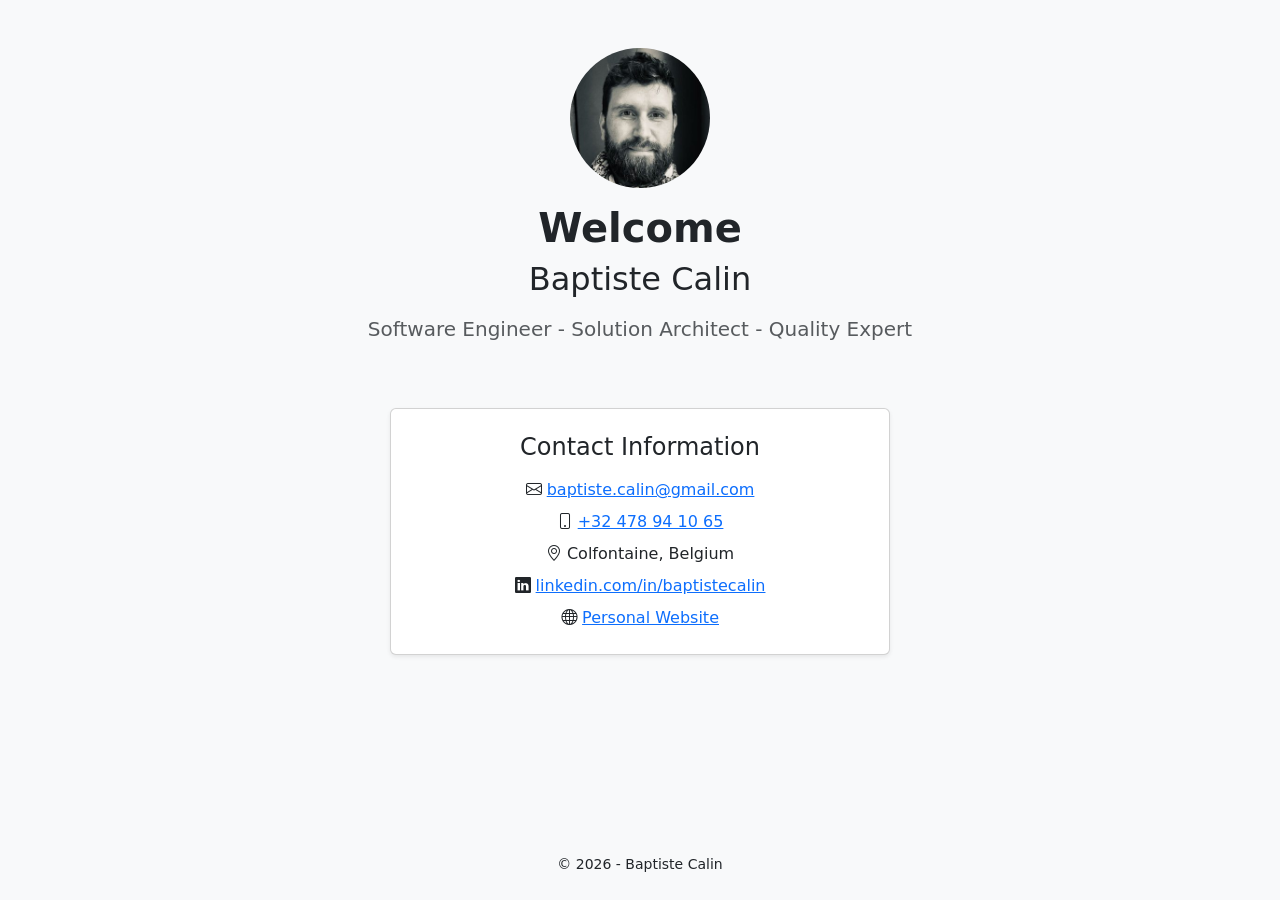
==== index.html @ 77817650 "Update job title formatting in index.html" ====
<!DOCTYPE html>
<html lang="en">
  <head>
    <meta charset="UTF-8" />
    <title>Welcome - Baptiste Calin</title>
    <meta name="viewport" content="width=device-width, initial-scale=1" />

    <!-- Bootstrap CSS -->
    <link
      href="https://cdn.jsdelivr.net/npm/bootstrap@5.3.2/dist/css/bootstrap.min.css"
      rel="stylesheet"
    />

    <!-- Bootstrap Icons -->
    <link
      rel="stylesheet"
      href="https://cdn.jsdelivr.net/npm/bootstrap-icons@1.13.1/font/bootstrap-icons.min.css"
    />
  </head>

  <body class="bg-light d-flex flex-column min-vh-100">

    <!-- HEADER -->
    <header class="container text-center py-5">
      <img
        src="images/photo_profile-300x300.jpg"
        alt="Profile photo"
        class="rounded-circle mb-3"
        width="140"
        height="140"
      />

      <h1 class="fw-bold">Welcome</h1>
      <h2 class="mb-3">Baptiste Calin</h2>
      <p class="lead text-muted">
        Software Engineer - Solution Architect - Quality Expert
      </p>
    </header>

    <!-- CONTACT -->
    <main class="container text-center">
      <div class="card shadow-sm p-4 mx-auto" style="max-width: 500px;">
        <h4 class="mb-3">Contact Information</h4>

        <p class="mb-2">
          <i class="bi bi-envelope"></i>
          <a href="mailto:baptiste.calin@gmail.com">
            baptiste.calin@gmail.com
          </a>
        </p>

        <p class="mb-2">
          <i class="bi bi-phone"></i>
          <a href="tel:+32478941065">+32 478 94 10 65</a>
        </p>

        <p class="mb-2">
          <i class="bi bi-geo-alt"></i>
          Colfontaine, Belgium
        </p>

        <p class="mb-2">
          <i class="bi bi-linkedin"></i>
          <a
            href="https://www.linkedin.com/in/baptistecalin"
            target="_blank"
          >
            linkedin.com/in/baptistecalin
          </a>
        </p>

        <p class="mb-0">
          <i class="bi bi-globe"></i>
          <a href="https://baptistecalin.github.io" target="_blank">
            Personal Website
          </a>
        </p>
      </div>
    </main>

    <!-- FOOTER -->
    <footer class="text-center py-4 mt-auto">
      <small>&copy; 2026 - Baptiste Calin</small>
    </footer>

  </body>
</html>
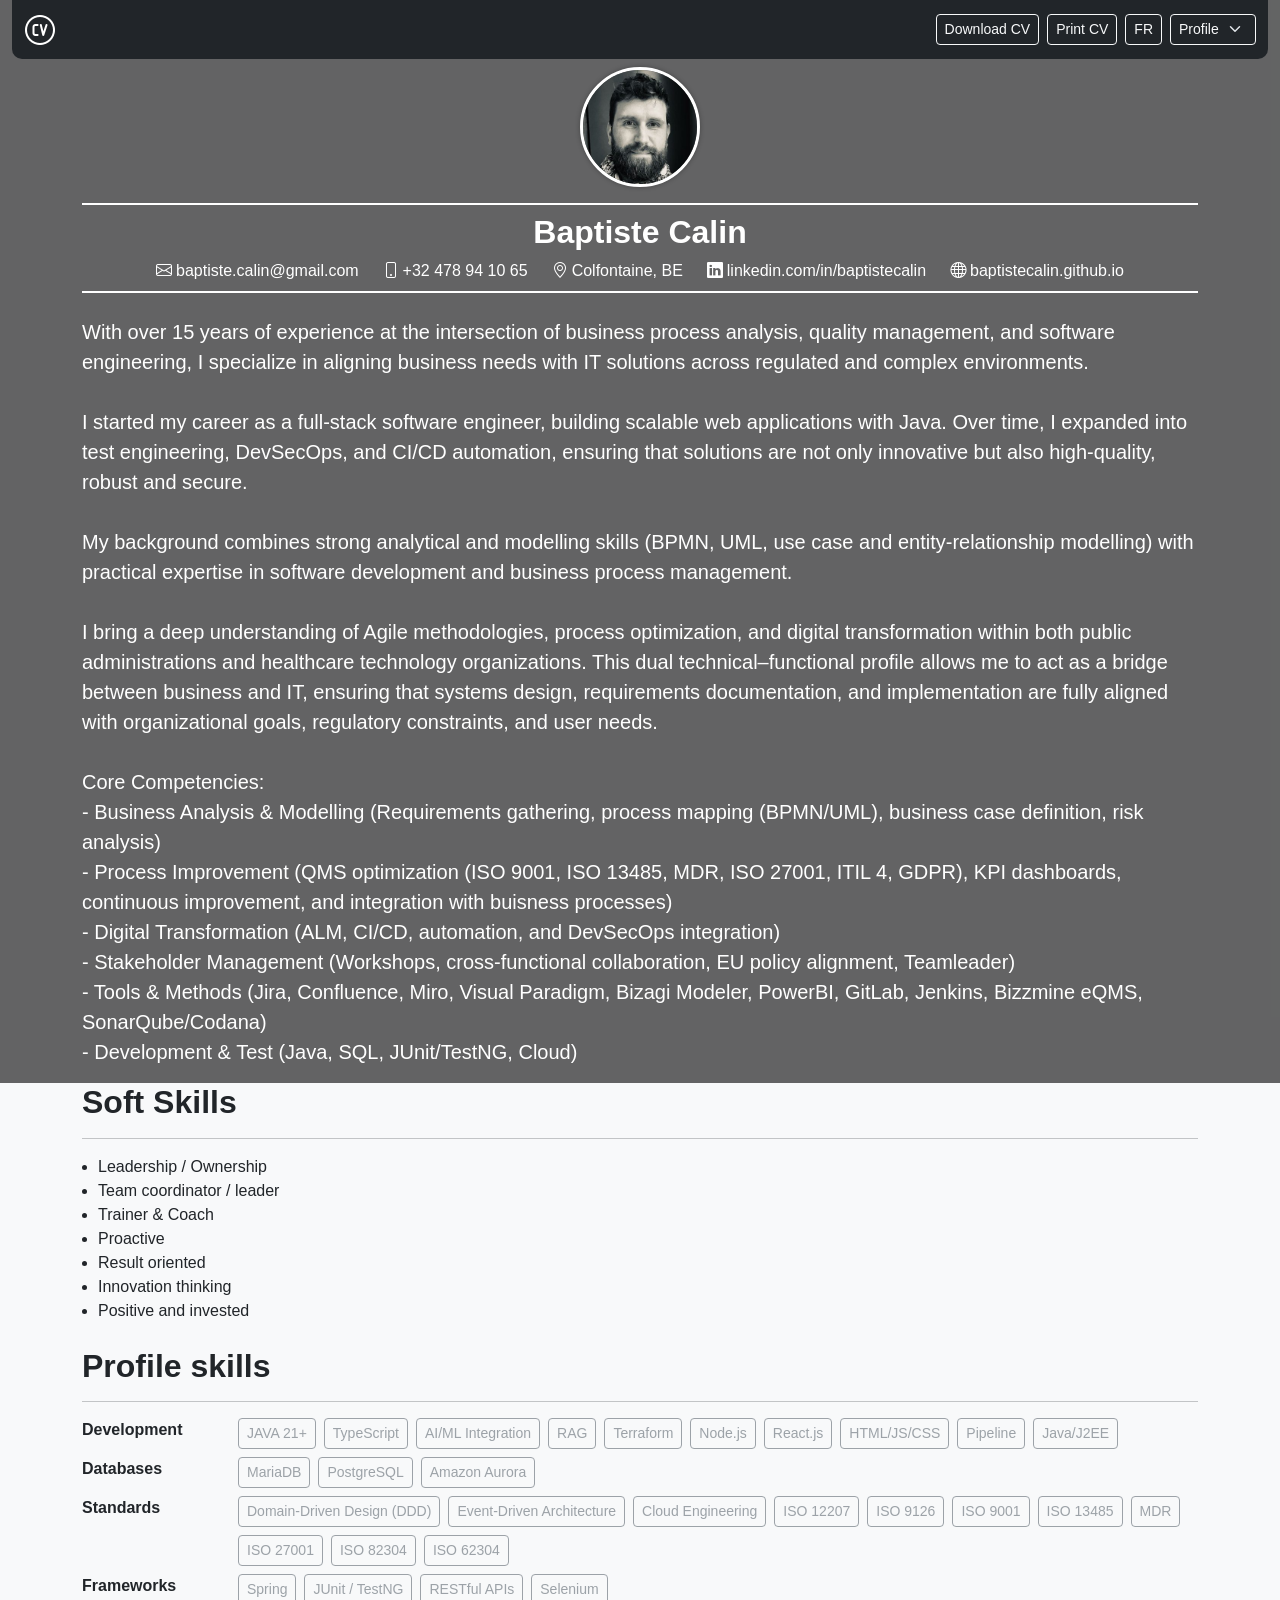
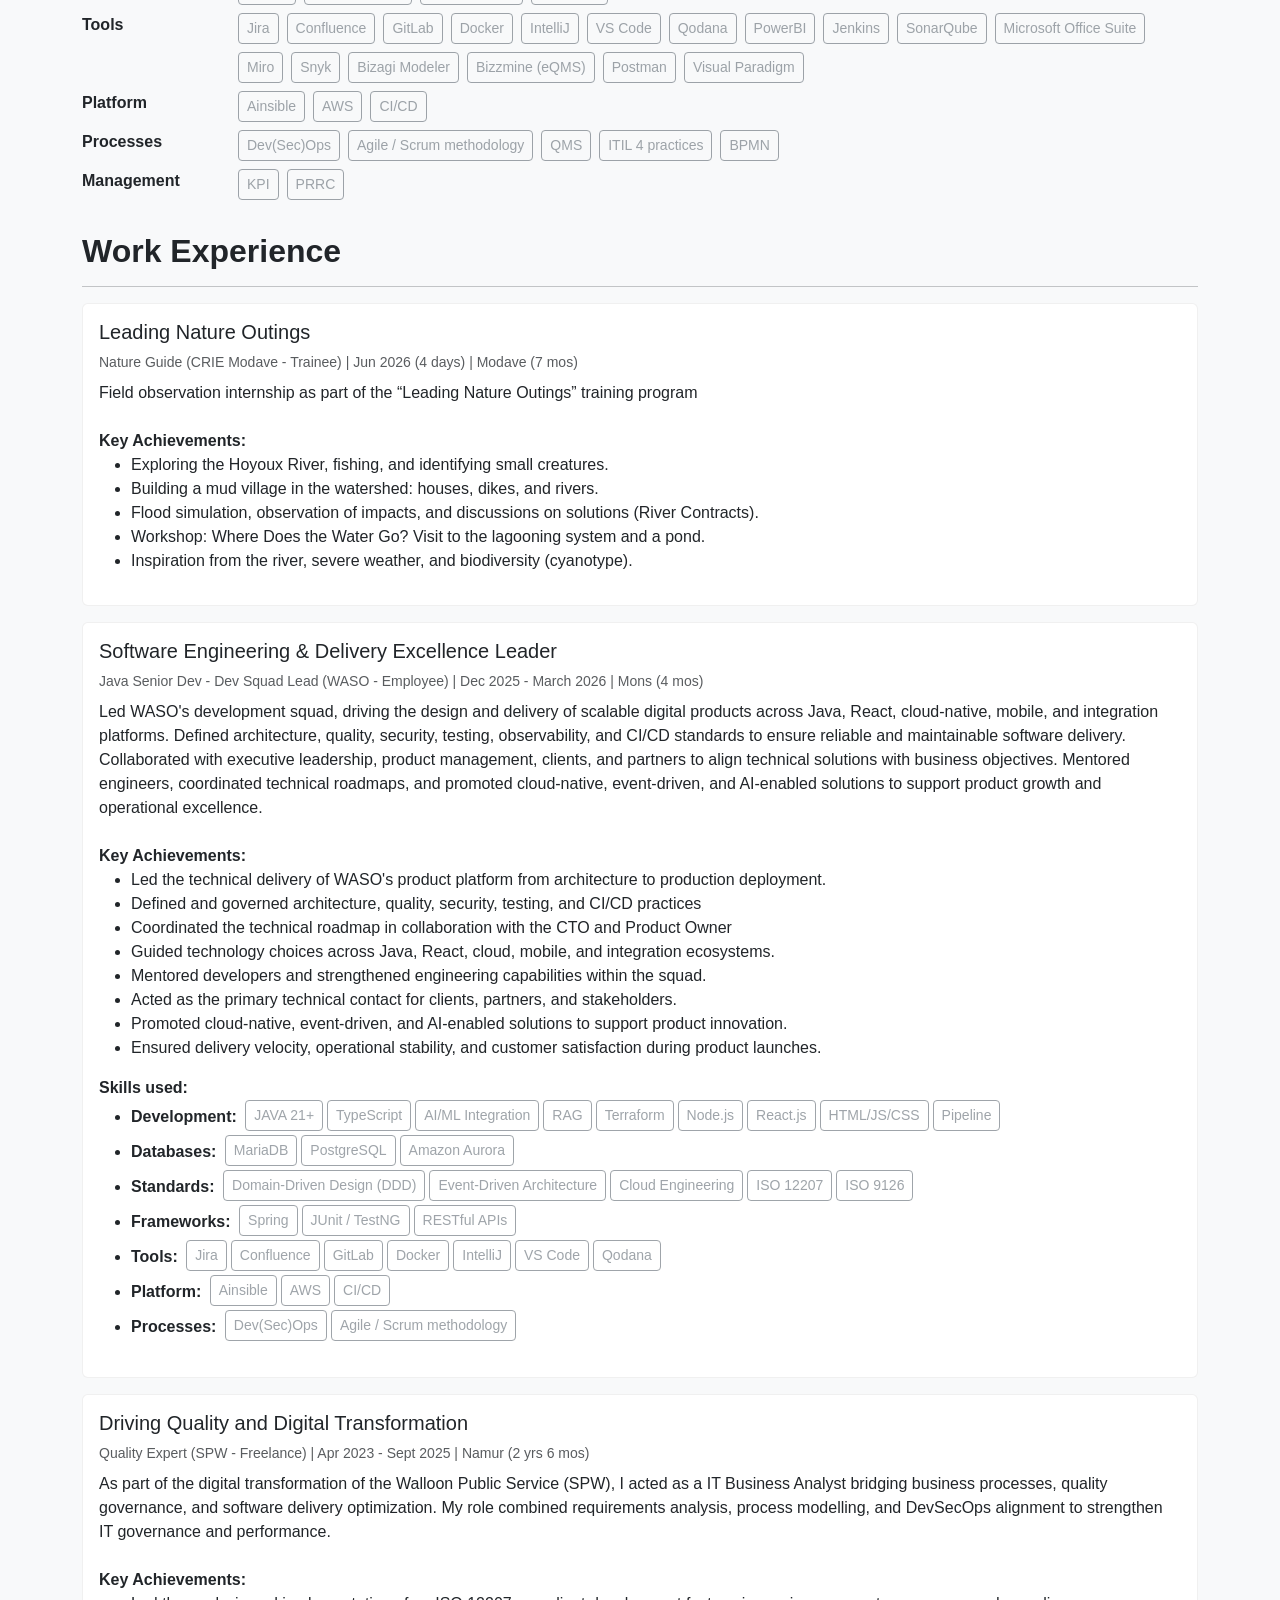
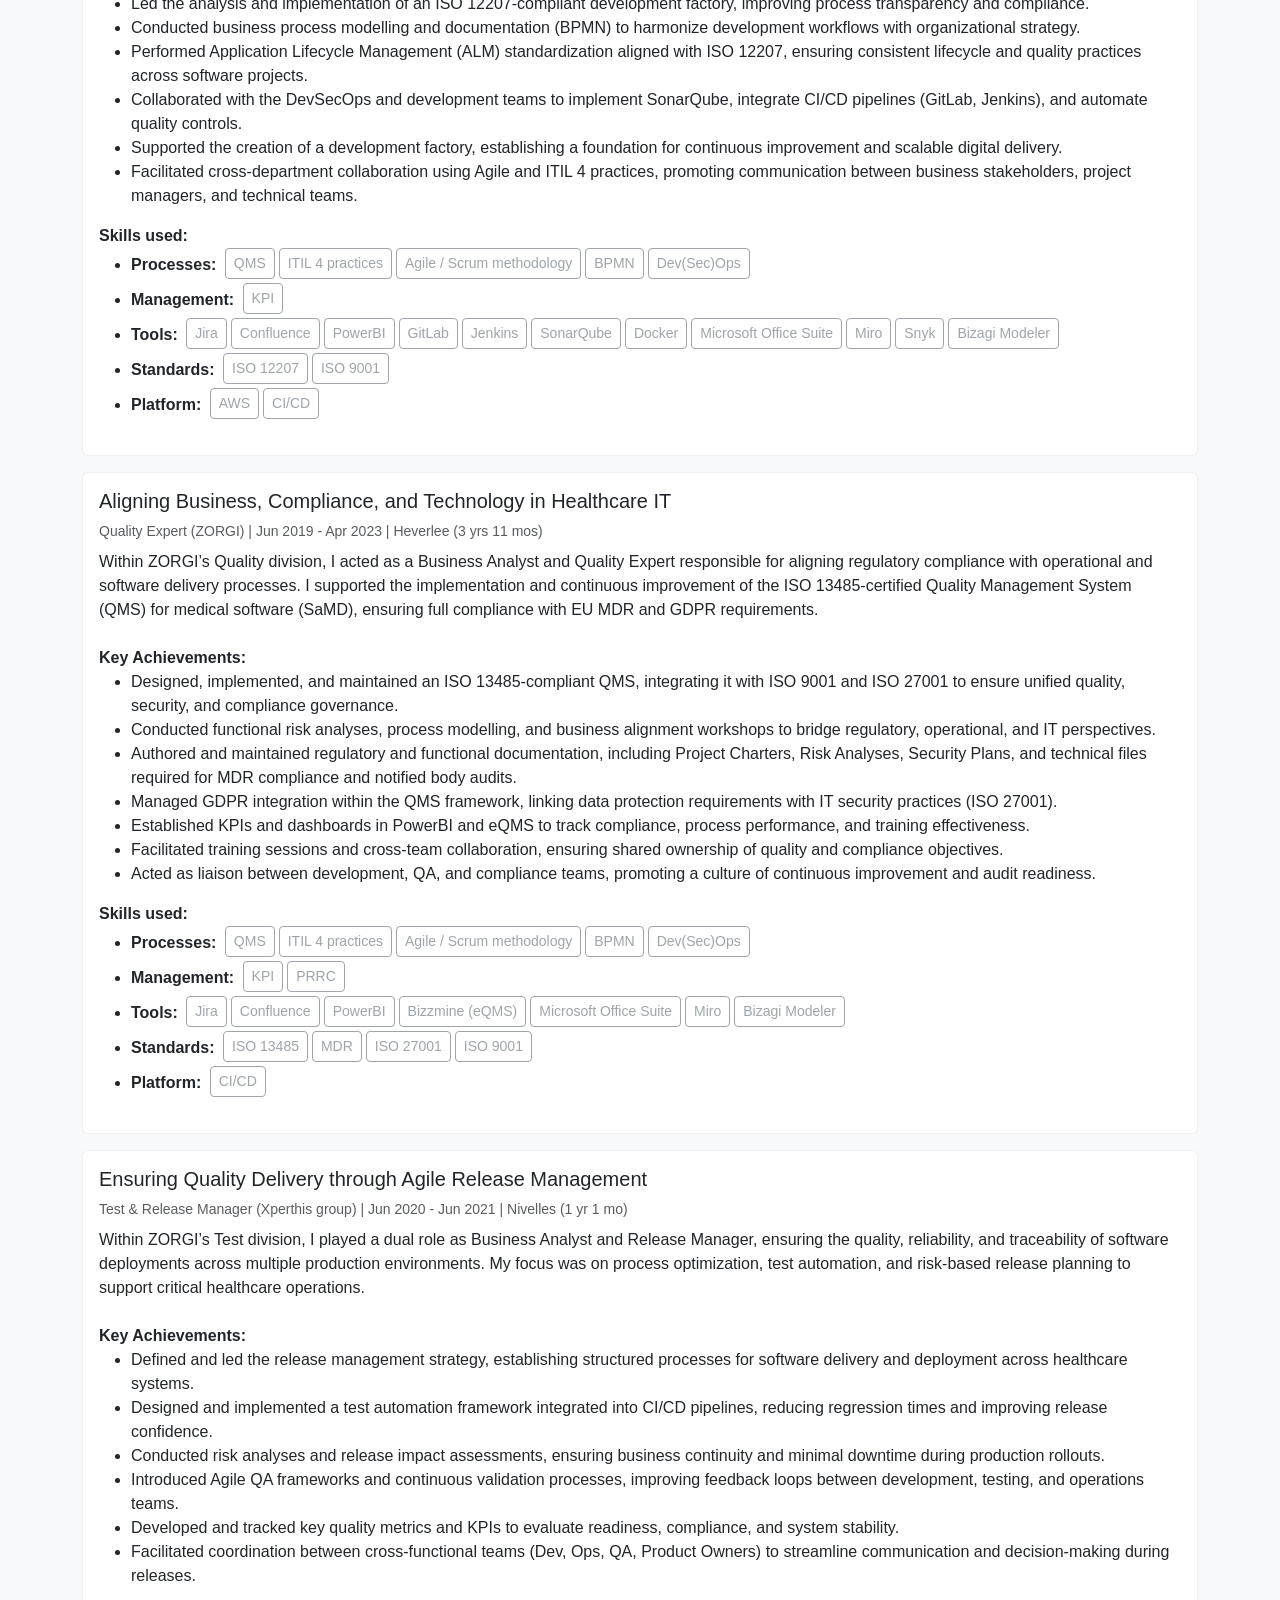
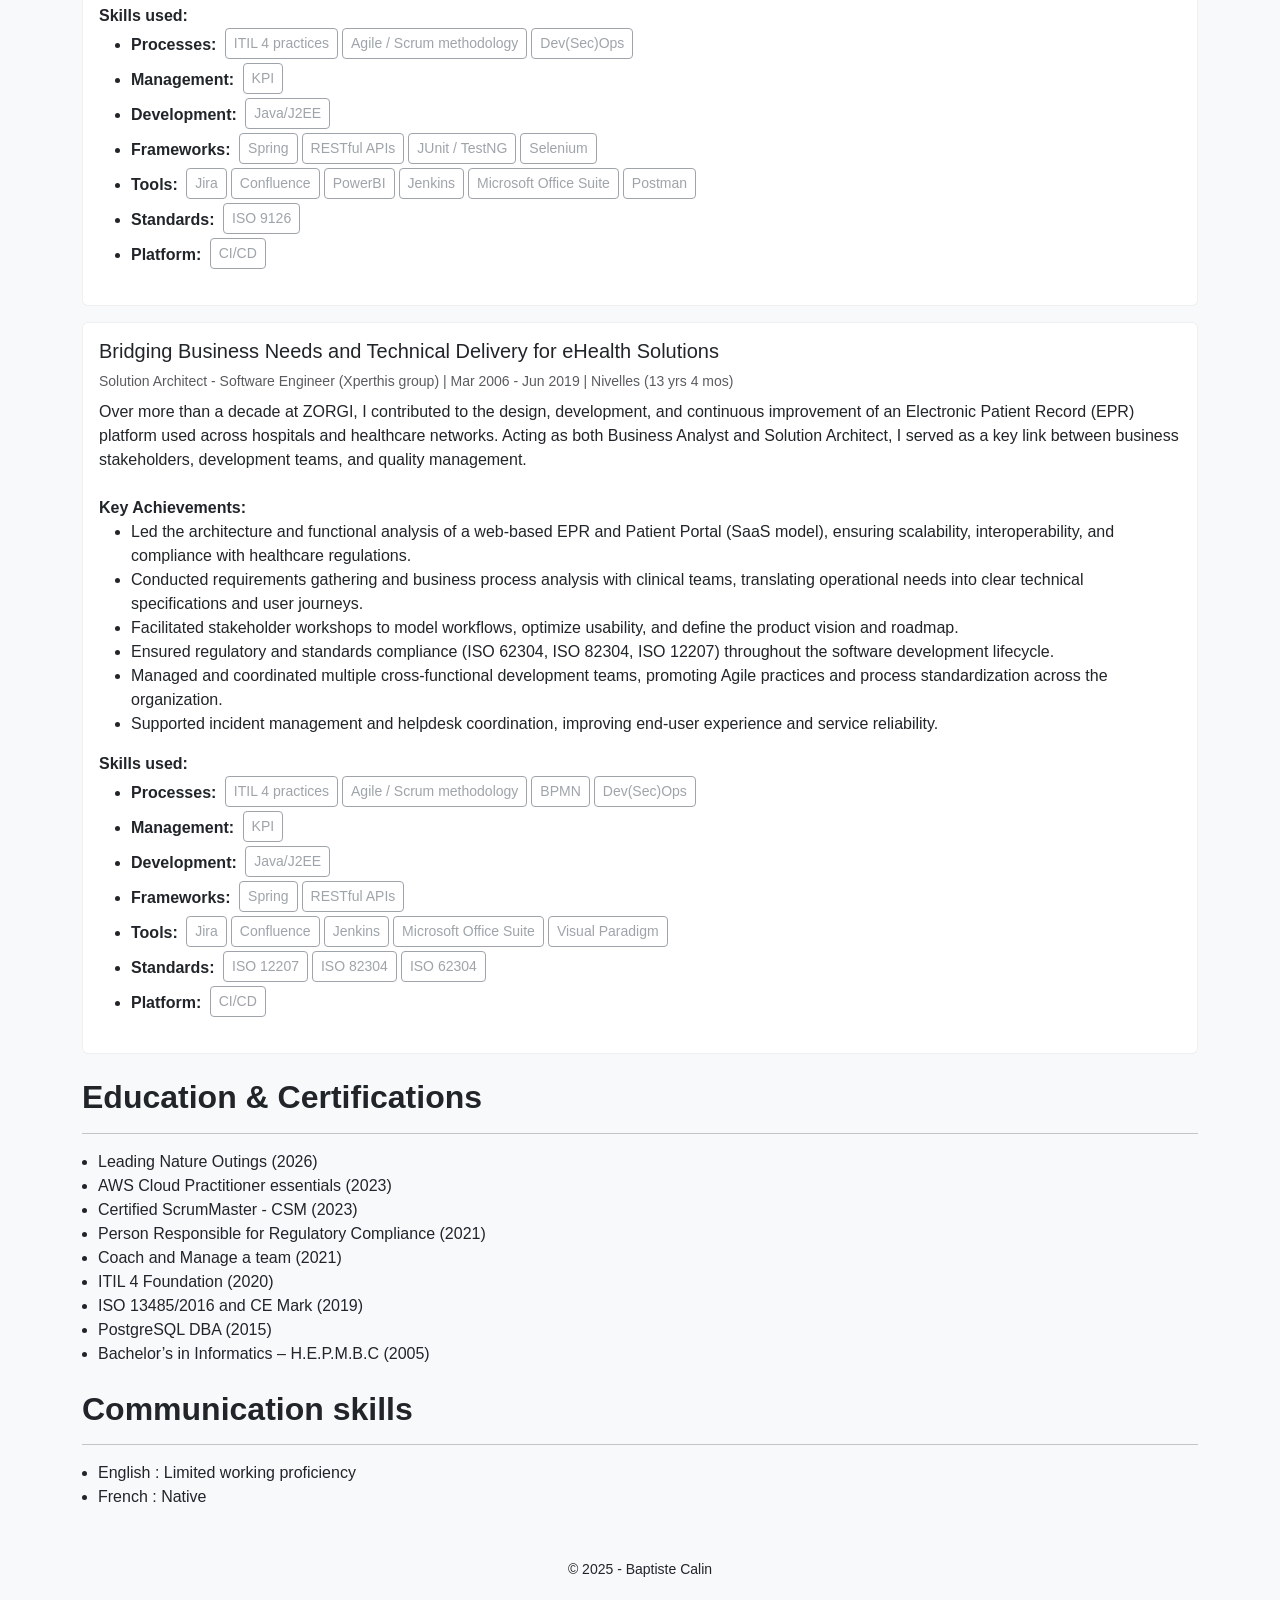
==== commit 8c0a4436: "Reset web site" ====
--- a/index.html
+++ b/index.html
@@ -2,8 +2,11 @@
 <html lang="en">
   <head>
     <meta charset="UTF-8" />
-    <title>Welcome - Baptiste Calin</title>
+    <title>Baptiste Calin - CV</title>
     <meta name="viewport" content="width=device-width, initial-scale=1" />
+
+    <!-- Favicon -->
+    <link rel="icon" type="image/png" href="images/favicon-16.png" />
 
     <!-- Bootstrap CSS -->
     <link
@@ -16,72 +19,171 @@
       rel="stylesheet"
       href="https://cdn.jsdelivr.net/npm/bootstrap-icons@1.13.1/font/bootstrap-icons.min.css"
     />
+
+    <!-- Custom CSS -->
+    <link rel="stylesheet" href="style.css" />
   </head>
+  <body class="bg-light">
+    <!-- ===================================
+       HEADER
+    =================================== -->
+    <header class="container-fluid text-center text-white header-bg">
+      <!-- Navbar -->
+      <nav
+        class="navbar navbar-expand-lg bg-dark sticky-top mb-2"
+        data-bs-theme="dark"
+      >
+        <div class="container-fluid">
+          <!-- Logo -->
+          <a class="navbar-brand" href="#">
+            <img
+              src="images/logo.png"
+              alt="Baptiste Calin Logo"
+              class="navbar-logo"
+            />
+          </a>
 
-  <body class="bg-light d-flex flex-column min-vh-100">
+          <!-- Action buttons -->
+          <div class="d-flex">
+            <button
+              id="downloadBtn"
+              class="btn btn-outline-light btn-sm me-2"
+              aria-label="Download CV"
+            ></button>
+            <button
+              id="printCV"
+              class="btn btn-outline-light btn-sm me-2"
+              aria-label="Print CV"
+            ></button>
+            <button
+              id="langToggle"
+              class="btn btn-outline-light btn-sm me-2"
+              aria-label="Change language"
+            ></button>
+            <select
+              id="profileToggle"
+              class="w-auto form-select form-select-sm bg-dark text-light border-light"
+              aria-label="Toggle profile"
+            >
+              <!-- <option value="software">Software</option> -->
+              <!-- <option value="quality">Quality</option>
+              <option value="software-quality">Software & Quality</option>
+              <option value="business-analyst">Business Analyst</option> -->
+              <option value="all">All</option>
+              <!-- <option value="test-manager">Test Manager</option> -->
+              <!-- <option value="project-manager">Project Manager</option> -->
+            </select>
+          </div>
+        </div>
+      </nav>
 
-    <!-- HEADER -->
-    <header class="container text-center py-5">
-      <img
-        src="images/photo_profile-300x300.jpg"
-        alt="Profile photo"
-        class="rounded-circle mb-3"
-        width="140"
-        height="140"
-      />
+      <!-- Profile -->
+      <div class="container d-flex flex-column align-items-center">
+        <!-- Profile photo -->
+        <img
+          src="images/photo_profile-300x300.jpg"
+          alt="Profile photo of Baptiste Calin"
+          class="rounded-circle profile-photo mb-3"
+        />
 
-      <h1 class="fw-bold">Welcome</h1>
-      <h2 class="mb-3">Baptiste Calin</h2>
-      <p class="lead text-muted">
-        Software Engineer - Solution Architect - Quality Expert
-      </p>
+        <!-- Personal Info -->
+        <div class="personal-info text-center mb-3 py-2 w-100">
+          <h2 class="mb-2">Baptiste Calin</h2>
+          <h4 id="freelancer" style="display: none"></h4>
+          <div class="d-flex flex-wrap justify-content-center gap-4">
+            <span>
+              <i class="bi bi-envelope"></i>
+              <a href="mailto:baptiste.calin@gmail.com"
+                >baptiste.calin@gmail.com</a
+              >
+            </span>
+            <span>
+              <i class="bi bi-phone"></i>
+              <a href="tel:+32478941065">+32 478 94 10 65</a>
+            </span>
+            <span> <i class="bi bi-geo-alt"></i> Colfontaine, BE </span>
+            <span>
+              <i class="bi bi-linkedin"></i>
+              <a
+                href="https://www.linkedin.com/in/baptistecalin"
+                target="_blank"
+                rel="noopener"
+              >
+                linkedin.com/in/baptistecalin
+              </a>
+            </span>
+            <span id="websiteInfo">
+              <i class="bi bi-globe"></i>
+              <a
+                href="https://baptistecalin.github.io"
+                target="_blank"
+                rel="noopener"
+              >
+                baptistecalin.github.io
+              </a>
+            </span>
+          </div>
+        </div>
+
+        <!-- Summary -->
+        <div class="text-center">
+          <h1 id="profileTitle" class="fw-bold"></h1>
+          <span id="profileSummary" class="lead text-start d-block pb-3"></span>
+        </div>
+      </div>
     </header>
 
-    <!-- CONTACT -->
-    <main class="container text-center">
-      <div class="card shadow-sm p-4 mx-auto" style="max-width: 500px;">
-        <h4 class="mb-3">Contact Information</h4>
+    <!-- ===================================
+       MAIN CONTENT
+    =================================== -->
+    <main class="container">
+      <!-- Soft Skills -->
+      <section class="mb-4 break">
+        <h2 id="softSkillsTitle"></h2>
+        <hr class="section-divider" />
+        <ul id="softSkillsList" class="list-group list-group-flush"></ul>
+      </section>
 
-        <p class="mb-2">
-          <i class="bi bi-envelope"></i>
-          <a href="mailto:baptiste.calin@gmail.com">
-            baptiste.calin@gmail.com
-          </a>
-        </p>
+      <!-- Skills -->
+      <section class="mb-4">
+        <h2 id="skillsTitle"></h2>
+        <hr class="section-divider" />
+        <ul id="skillsList" class="list-group"></ul>
+      </section>
 
-        <p class="mb-2">
-          <i class="bi bi-phone"></i>
-          <a href="tel:+32478941065">+32 478 94 10 65</a>
-        </p>
+      <!-- Experience -->
+      <section class="mb-4">
+        <h2 id="experienceTitle"></h2>
+        <hr class="section-divider" />
+        <div id="experienceList"></div>
+      </section>
 
-        <p class="mb-2">
-          <i class="bi bi-geo-alt"></i>
-          Colfontaine, Belgium
-        </p>
+      <!-- Education -->
+      <section class="mb-4">
+        <h2 id="educationTitle"></h2>
+        <hr class="section-divider" />
+        <ul id="educationList" class="list-group"></ul>
+      </section>
 
-        <p class="mb-2">
-          <i class="bi bi-linkedin"></i>
-          <a
-            href="https://www.linkedin.com/in/baptistecalin"
-            target="_blank"
-          >
-            linkedin.com/in/baptistecalin
-          </a>
-        </p>
-
-        <p class="mb-0">
-          <i class="bi bi-globe"></i>
-          <a href="https://baptistecalin.github.io" target="_blank">
-            Personal Website
-          </a>
-        </p>
-      </div>
+      <!-- Communication -->
+      <section class="mb-4">
+        <h2 id="communicationTitle"></h2>
+        <hr class="section-divider" />
+        <ul id="communicationList" class="list-group"></ul>
+      </section>
     </main>
 
-    <!-- FOOTER -->
-    <footer class="text-center py-4 mt-auto">
-      <small>&copy; 2026 - Baptiste Calin</small>
+    <!-- ===================================
+       FOOTER
+    =================================== -->
+    <footer class="text-center py-4">
+      <small>&copy; 2025 - Baptiste Calin</small>
     </footer>
 
+    <!-- Bootstrap JS -->
+    <script src="https://cdn.jsdelivr.net/npm/bootstrap@5.3.2/dist/js/bootstrap.bundle.min.js"></script>
+
+    <!-- Custom JS -->
+    <script src="script.js"></script>
   </body>
 </html>
--- a/style.css
+++ b/style.css
@@ -0,0 +1,227 @@
+/* ===================================
+   RESET & BASE STYLES
+=================================== */
+* {
+  margin: 0;
+  padding: 0;
+  box-sizing: border-box;
+}
+
+body {
+  font-family: Arial, Helvetica, sans-serif;
+}
+
+h1,
+h2,
+h3 {
+  font-weight: 700;
+}
+
+/* ===================================
+   HEADER
+=================================== */
+.header-bg {
+  background: url("images/header-bg.png") center/cover no-repeat;
+  position: relative;
+}
+
+.header-bg::before {
+  content: "";
+  position: absolute;
+  inset: 0;
+  background-color: rgba(0, 0, 0, 0.6);
+}
+
+.header-bg .container {
+  position: relative;
+  z-index: 1;
+}
+
+/* ===================================
+   NAVIGATION
+=================================== */
+nav {
+  border-radius: 0 0 10px 10px;
+}
+
+.navbar-logo {
+  filter: brightness(0) invert(1);
+}
+
+/* ===================================
+   PERSONAL INFORMATION
+=================================== */
+.profile-photo {
+  width: 120px;
+  height: 120px;
+  object-fit: cover;
+  border: 3px solid #fff;
+  box-shadow: 0 0 5px rgba(0, 0, 0, 0.3);
+}
+
+.personal-info {
+  border-top: 2px solid white;
+  border-bottom: 2px solid white;
+  padding: 1rem 0;
+}
+
+.personal-info h2 {
+  margin-bottom: 0.5rem;
+}
+
+.personal-info span {
+  display: inline-flex;
+  align-items: center;
+  gap: 0.25rem;
+}
+
+.personal-info p {
+  margin-bottom: 0.3rem;
+  font-size: 0.95rem;
+}
+
+.personal-info a {
+  color: #fff;
+  text-decoration: none;
+}
+
+.personal-info a:hover {
+  text-decoration: underline;
+}
+
+/* ===================================
+   CARDS
+=================================== */
+.card {
+  border: 1px solid rgba(0, 0, 0, 0.06);
+}
+
+/* ===================================
+   PRINT STYLES
+=================================== */
+@media print {
+  body {
+    background: #fff !important;
+    color: #000 !important;
+    font-size: 11pt !important;
+    -webkit-print-color-adjust: exact;
+  }
+
+  h1 {
+    font-size: 18pt !important;
+  }
+  h2 {
+    font-size: 14pt !important;
+  }
+  span,
+  .card p {
+    font-size: 10pt !important;
+  }
+
+  h1,
+  h2,
+  h3 {
+    color: #000 !important;
+    page-break-inside: avoid;
+  }
+
+  /* Header */
+  .header-bg {
+    background: none !important;
+    color: #000 !important;
+    padding: 0 !important;
+    font-size: 1em;
+  }
+  .header-bg::before {
+    display: none !important;
+  }
+  .personal-info {
+    border-top: 2px solid black !important;
+    border-bottom: 2px solid black !important;
+    padding: 0.5rem 0 !important;
+  }
+  .personal-info a {
+    color: #000 !important;
+    text-decoration: none !important;
+  }
+
+  /* Hide unnecessary sections */
+  .navbar,
+  footer {
+    display: none !important;
+  }
+
+  /* Cards */
+  .card {
+    box-shadow: none !important;
+    border: 1px solid #000 !important;
+    break-inside: avoid;
+  }
+  .card-body {
+    padding: 0.25rem !important;
+  }
+  .card,
+  .card-body,
+  ul,
+  li,
+  p {
+    page-break-inside: avoid;
+  }
+
+  /* Lists */
+  .list-group-item {
+    border: none !important;
+    padding-left: 0 !important;
+    color: #000 !important;
+  }
+
+  /* Links */
+  a {
+    color: #000 !important;
+    text-decoration: none !important;
+  }
+
+  /* Sections */
+  .break {
+    break-inside: avoid;
+    page-break-after: always;
+  }
+
+  /* Utility resets */
+  .bg-light,
+  .bg-dark,
+  .bg-primary,
+  .bg-secondary {
+    background: none !important;
+    color: #000 !important;
+  }
+
+  .shadow,
+  .shadow-sm,
+  .shadow-lg {
+    box-shadow: none !important;
+  }
+
+  /* Columns */
+  .col-md-4,
+  .col-sm-6 {
+    float: none !important;
+    width: 100% !important;
+    margin-bottom: 10px !important;
+  }
+
+  /* Buttons simplified */
+  .btn {
+    all: unset !important;
+    display: inline !important;
+    font-size: 0.9rem !important;
+    color: #000 !important;
+    font-weight: normal !important;
+  }
+  .btn::after {
+    content: ", ";
+  }
+  .btn:last-child::after {
+    content: "";
+  }
+}
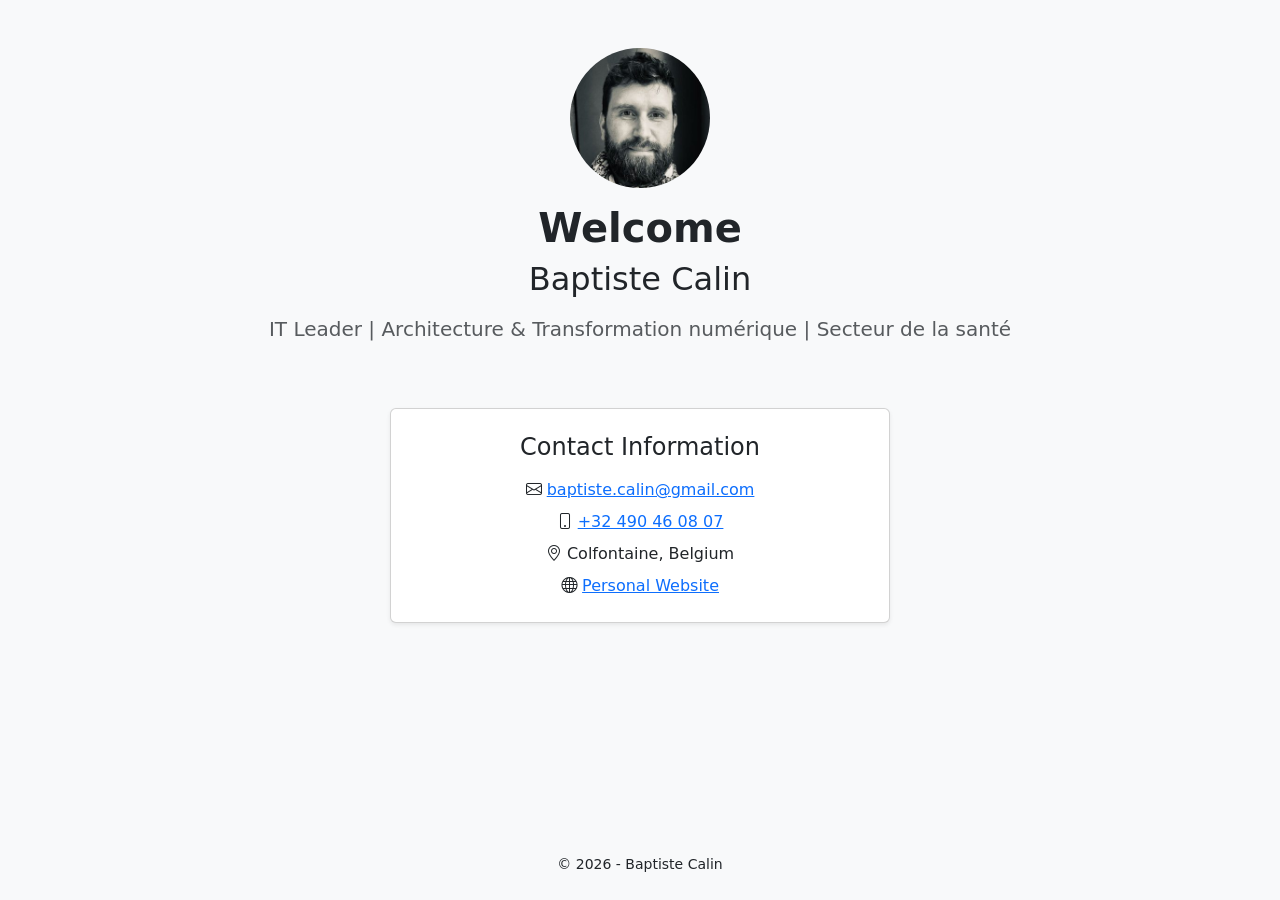
==== commit 3b30b461: "new version" ====
--- a/index.html
+++ b/index.html
@@ -2,11 +2,8 @@
 <html lang="en">
   <head>
     <meta charset="UTF-8" />
-    <title>Baptiste Calin - CV</title>
+    <title>Welcome - Baptiste Calin</title>
     <meta name="viewport" content="width=device-width, initial-scale=1" />
-
-    <!-- Favicon -->
-    <link rel="icon" type="image/png" href="images/favicon-16.png" />
 
     <!-- Bootstrap CSS -->
     <link
@@ -19,171 +16,61 @@
       rel="stylesheet"
       href="https://cdn.jsdelivr.net/npm/bootstrap-icons@1.13.1/font/bootstrap-icons.min.css"
     />
+  </head>
 
-    <!-- Custom CSS -->
-    <link rel="stylesheet" href="style.css" />
-  </head>
-  <body class="bg-light">
-    <!-- ===================================
-       HEADER
-    =================================== -->
-    <header class="container-fluid text-center text-white header-bg">
-      <!-- Navbar -->
-      <nav
-        class="navbar navbar-expand-lg bg-dark sticky-top mb-2"
-        data-bs-theme="dark"
-      >
-        <div class="container-fluid">
-          <!-- Logo -->
-          <a class="navbar-brand" href="#">
-            <img
-              src="images/logo.png"
-              alt="Baptiste Calin Logo"
-              class="navbar-logo"
-            />
-          </a>
+  <body class="bg-light d-flex flex-column min-vh-100">
 
-          <!-- Action buttons -->
-          <div class="d-flex">
-            <button
-              id="downloadBtn"
-              class="btn btn-outline-light btn-sm me-2"
-              aria-label="Download CV"
-            ></button>
-            <button
-              id="printCV"
-              class="btn btn-outline-light btn-sm me-2"
-              aria-label="Print CV"
-            ></button>
-            <button
-              id="langToggle"
-              class="btn btn-outline-light btn-sm me-2"
-              aria-label="Change language"
-            ></button>
-            <select
-              id="profileToggle"
-              class="w-auto form-select form-select-sm bg-dark text-light border-light"
-              aria-label="Toggle profile"
-            >
-              <!-- <option value="software">Software</option> -->
-              <!-- <option value="quality">Quality</option>
-              <option value="software-quality">Software & Quality</option>
-              <option value="business-analyst">Business Analyst</option> -->
-              <option value="all">All</option>
-              <!-- <option value="test-manager">Test Manager</option> -->
-              <!-- <option value="project-manager">Project Manager</option> -->
-            </select>
-          </div>
-        </div>
-      </nav>
+    <!-- HEADER -->
+    <header class="container text-center py-5">
+      <img
+        src="images/photo_profile-300x300.jpg"
+        alt="Profile photo"
+        class="rounded-circle mb-3"
+        width="140"
+        height="140"
+      />
 
-      <!-- Profile -->
-      <div class="container d-flex flex-column align-items-center">
-        <!-- Profile photo -->
-        <img
-          src="images/photo_profile-300x300.jpg"
-          alt="Profile photo of Baptiste Calin"
-          class="rounded-circle profile-photo mb-3"
-        />
-
-        <!-- Personal Info -->
-        <div class="personal-info text-center mb-3 py-2 w-100">
-          <h2 class="mb-2">Baptiste Calin</h2>
-          <h4 id="freelancer" style="display: none"></h4>
-          <div class="d-flex flex-wrap justify-content-center gap-4">
-            <span>
-              <i class="bi bi-envelope"></i>
-              <a href="mailto:baptiste.calin@gmail.com"
-                >baptiste.calin@gmail.com</a
-              >
-            </span>
-            <span>
-              <i class="bi bi-phone"></i>
-              <a href="tel:+32478941065">+32 478 94 10 65</a>
-            </span>
-            <span> <i class="bi bi-geo-alt"></i> Colfontaine, BE </span>
-            <span>
-              <i class="bi bi-linkedin"></i>
-              <a
-                href="https://www.linkedin.com/in/baptistecalin"
-                target="_blank"
-                rel="noopener"
-              >
-                linkedin.com/in/baptistecalin
-              </a>
-            </span>
-            <span id="websiteInfo">
-              <i class="bi bi-globe"></i>
-              <a
-                href="https://baptistecalin.github.io"
-                target="_blank"
-                rel="noopener"
-              >
-                baptistecalin.github.io
-              </a>
-            </span>
-          </div>
-        </div>
-
-        <!-- Summary -->
-        <div class="text-center">
-          <h1 id="profileTitle" class="fw-bold"></h1>
-          <span id="profileSummary" class="lead text-start d-block pb-3"></span>
-        </div>
-      </div>
+      <h1 class="fw-bold">Welcome</h1>
+      <h2 class="mb-3">Baptiste Calin</h2>
+      <p class="lead text-muted">
+        IT Leader | Architecture & Transformation numérique | Secteur de la santé
+      </p>
     </header>
 
-    <!-- ===================================
-       MAIN CONTENT
-    =================================== -->
-    <main class="container">
-      <!-- Soft Skills -->
-      <section class="mb-4 break">
-        <h2 id="softSkillsTitle"></h2>
-        <hr class="section-divider" />
-        <ul id="softSkillsList" class="list-group list-group-flush"></ul>
-      </section>
+    <!-- CONTACT -->
+    <main class="container text-center">
+      <div class="card shadow-sm p-4 mx-auto" style="max-width: 500px;">
+        <h4 class="mb-3">Contact Information</h4>
 
-      <!-- Skills -->
-      <section class="mb-4">
-        <h2 id="skillsTitle"></h2>
-        <hr class="section-divider" />
-        <ul id="skillsList" class="list-group"></ul>
-      </section>
+        <p class="mb-2">
+          <i class="bi bi-envelope"></i>
+          <a href="mailto:baptiste.calin@gmail.com">
+            baptiste.calin@gmail.com
+          </a>
+        </p>
 
-      <!-- Experience -->
-      <section class="mb-4">
-        <h2 id="experienceTitle"></h2>
-        <hr class="section-divider" />
-        <div id="experienceList"></div>
-      </section>
+        <p class="mb-2">
+          <i class="bi bi-phone"></i>
+          <a href="tel:+32478941065">+32 490 46 08 07</a>
+        </p>
 
-      <!-- Education -->
-      <section class="mb-4">
-        <h2 id="educationTitle"></h2>
-        <hr class="section-divider" />
-        <ul id="educationList" class="list-group"></ul>
-      </section>
+        <p class="mb-2">
+          <i class="bi bi-geo-alt"></i>
+          Colfontaine, Belgium
+        </p>
 
-      <!-- Communication -->
-      <section class="mb-4">
-        <h2 id="communicationTitle"></h2>
-        <hr class="section-divider" />
-        <ul id="communicationList" class="list-group"></ul>
-      </section>
+        <p class="mb-0">
+          <i class="bi bi-globe"></i>
+          <a href="https://baptistecalin.github.io" target="_blank">
+            Personal Website
+          </a>
+        </p>      </div>
     </main>
 
-    <!-- ===================================
-       FOOTER
-    =================================== -->
-    <footer class="text-center py-4">
-      <small>&copy; 2025 - Baptiste Calin</small>
+    <!-- FOOTER -->
+    <footer class="text-center py-4 mt-auto">
+      <small>&copy; 2026 - Baptiste Calin</small>
     </footer>
 
-    <!-- Bootstrap JS -->
-    <script src="https://cdn.jsdelivr.net/npm/bootstrap@5.3.2/dist/js/bootstrap.bundle.min.js"></script>
-
-    <!-- Custom JS -->
-    <script src="script.js"></script>
   </body>
 </html>
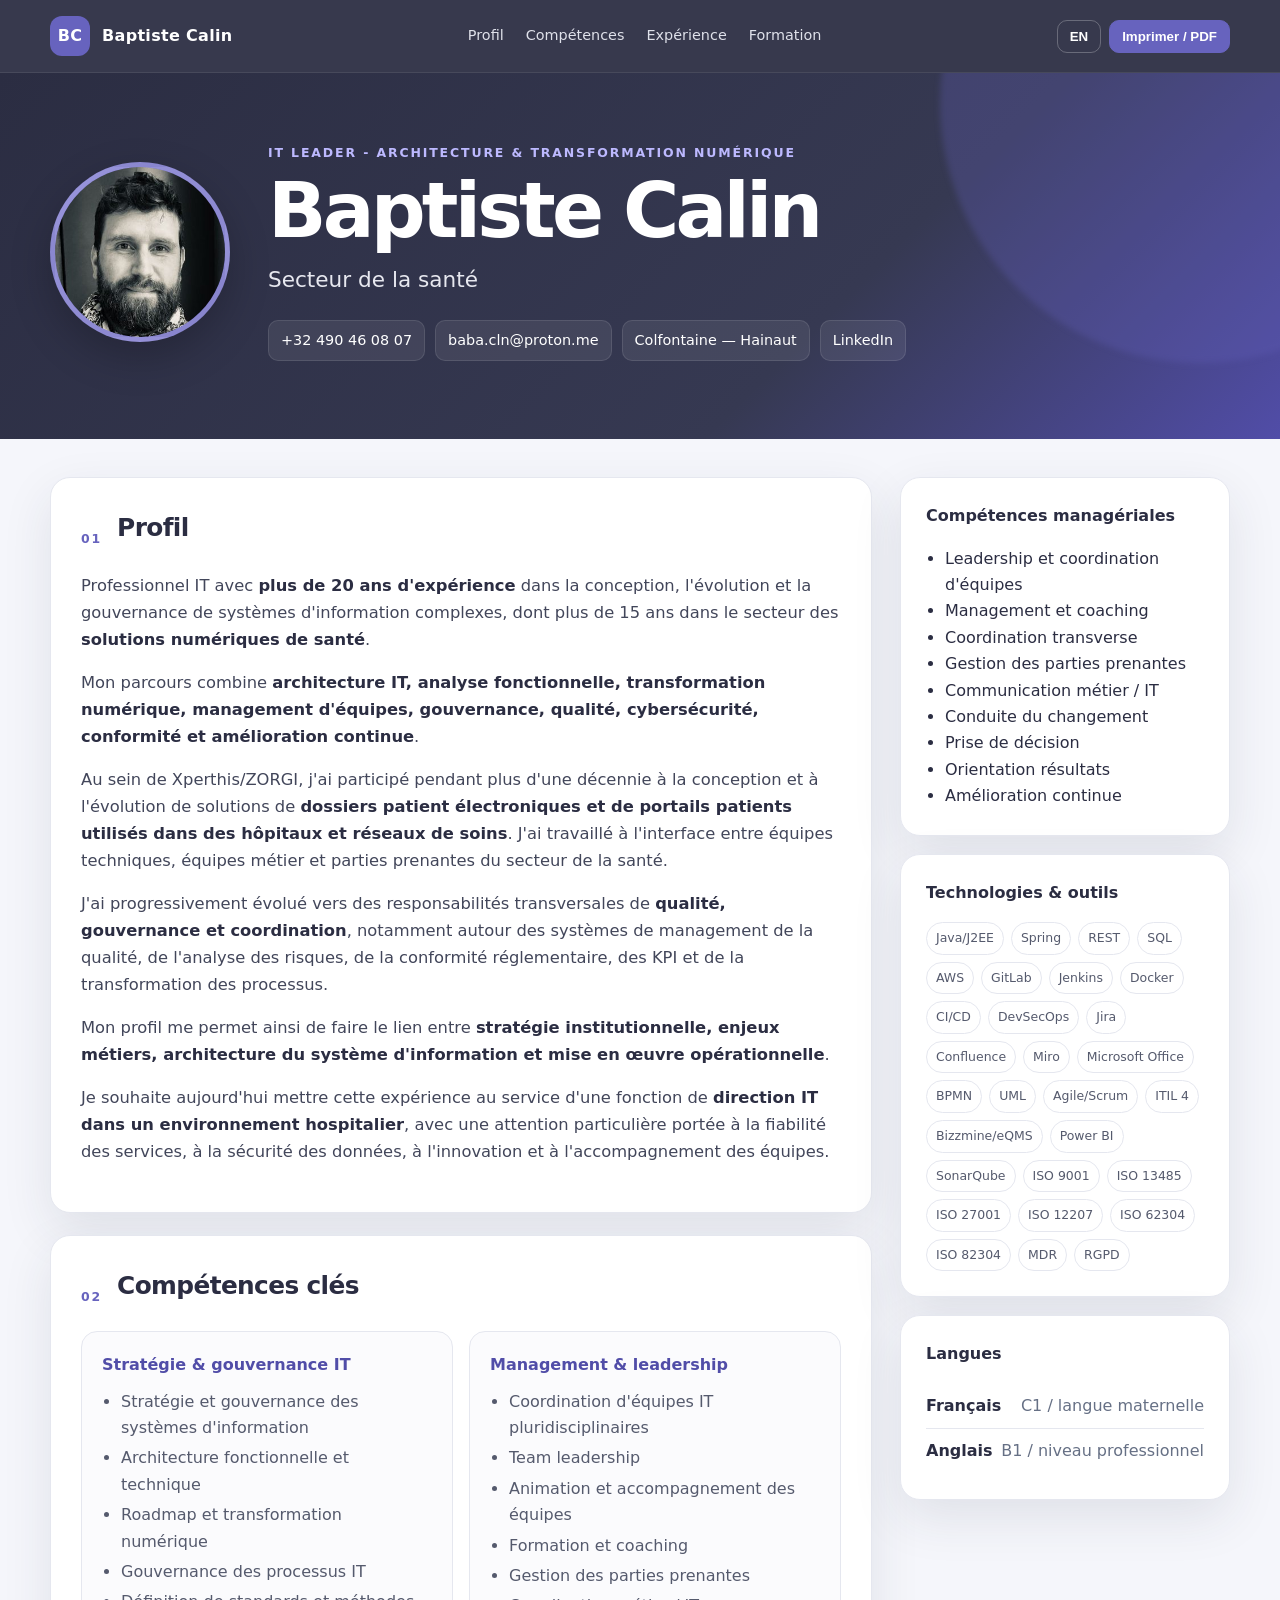
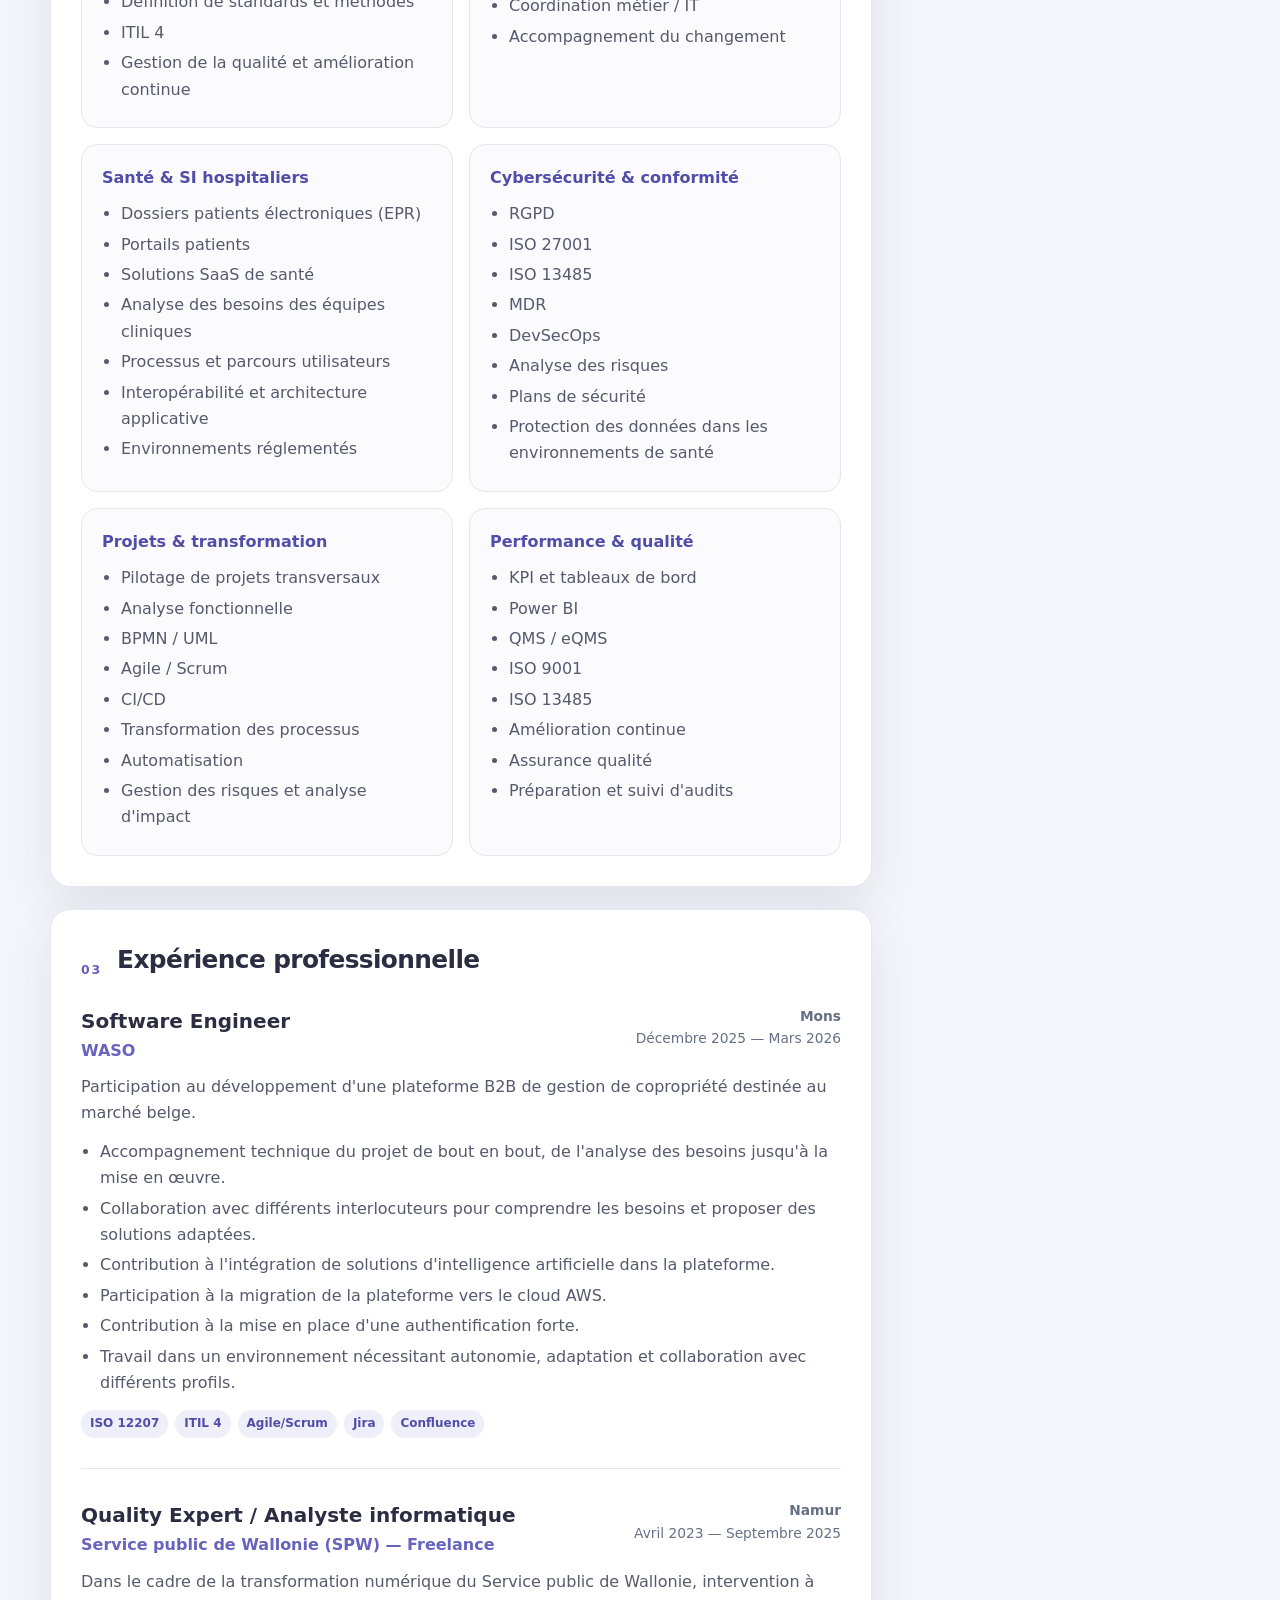
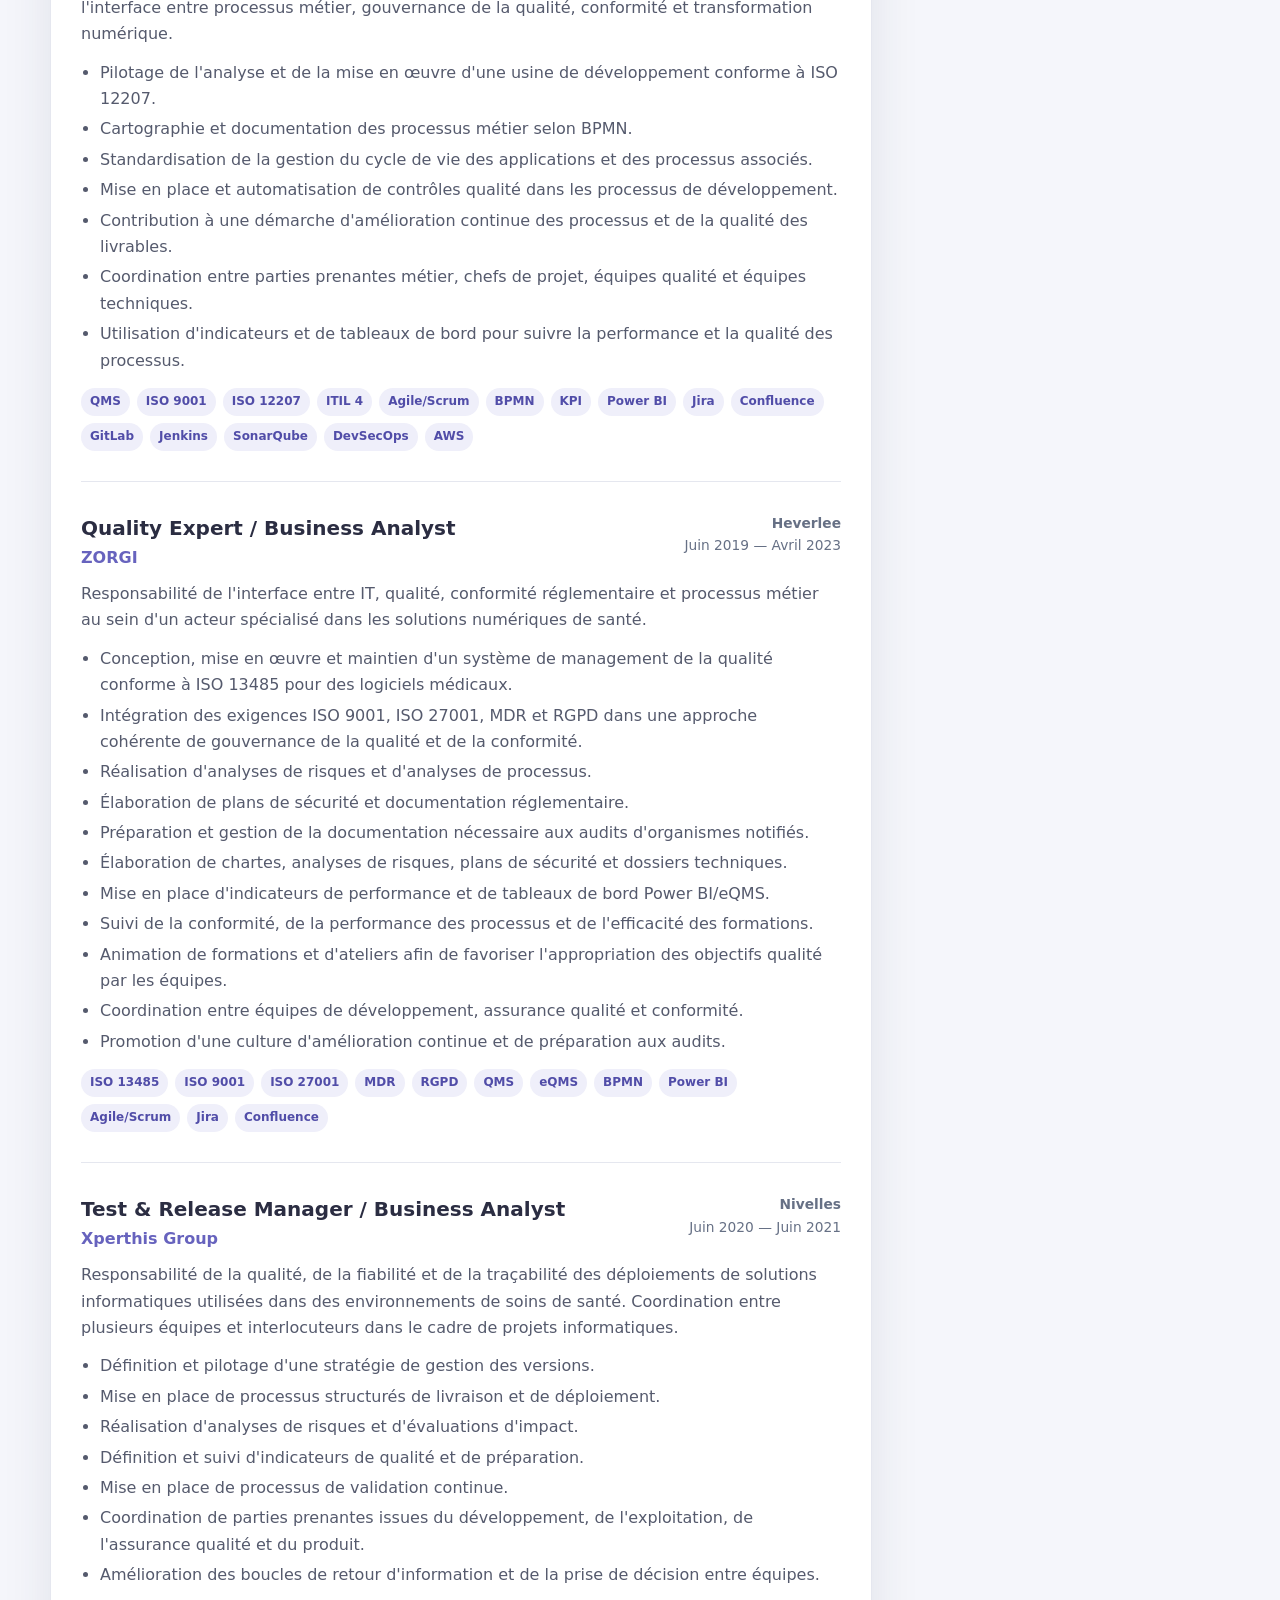
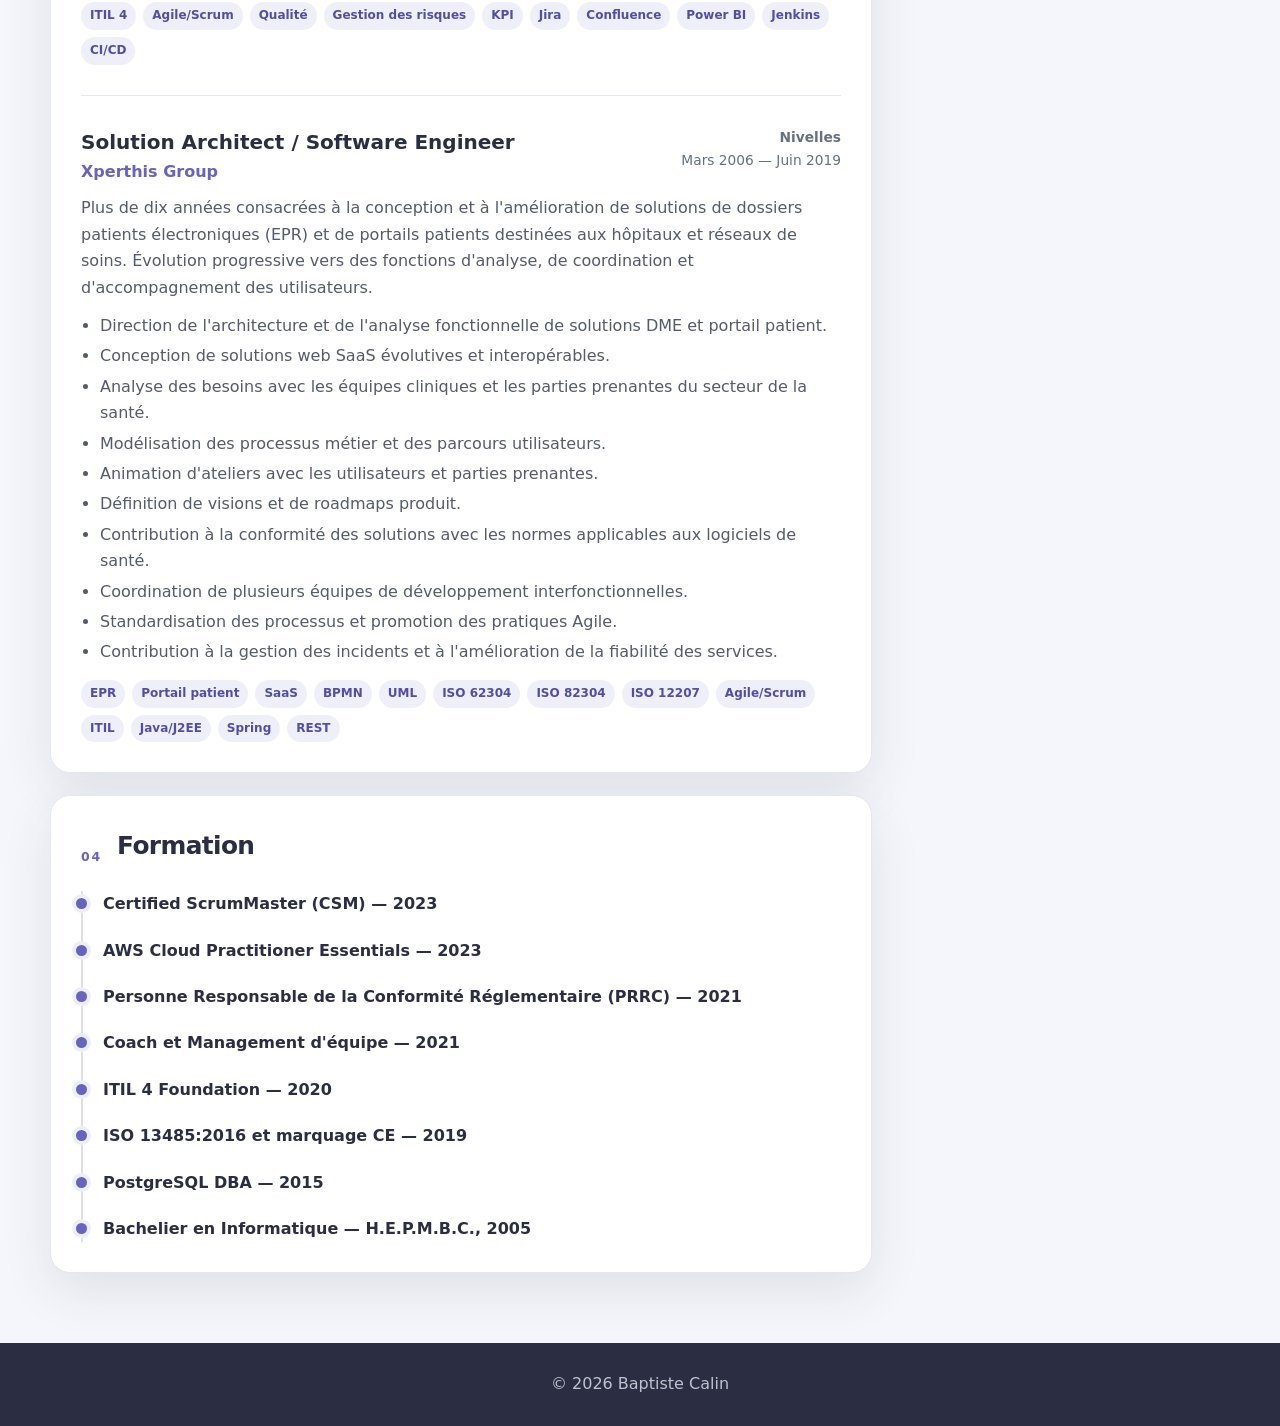
==== commit 0f799197: "new identity" ====
--- a/index.html
+++ b/index.html
@@ -1,76 +1,320 @@
-<!DOCTYPE html>
-<html lang="en">
-  <head>
-    <meta charset="UTF-8" />
-    <title>Welcome - Baptiste Calin</title>
-    <meta name="viewport" content="width=device-width, initial-scale=1" />
-
-    <!-- Bootstrap CSS -->
-    <link
-      href="https://cdn.jsdelivr.net/npm/bootstrap@5.3.2/dist/css/bootstrap.min.css"
-      rel="stylesheet"
-    />
-
-    <!-- Bootstrap Icons -->
-    <link
-      rel="stylesheet"
-      href="https://cdn.jsdelivr.net/npm/bootstrap-icons@1.13.1/font/bootstrap-icons.min.css"
-    />
-  </head>
-
-  <body class="bg-light d-flex flex-column min-vh-100">
-
-    <!-- HEADER -->
-    <header class="container text-center py-5">
-      <img
-        src="images/photo_profile-300x300.jpg"
-        alt="Profile photo"
-        class="rounded-circle mb-3"
-        width="140"
-        height="140"
-      />
-
-      <h1 class="fw-bold">Welcome</h1>
-      <h2 class="mb-3">Baptiste Calin</h2>
-      <p class="lead text-muted">
-        IT Leader | Architecture & Transformation numérique | Secteur de la santé
-      </p>
-    </header>
-
-    <!-- CONTACT -->
-    <main class="container text-center">
-      <div class="card shadow-sm p-4 mx-auto" style="max-width: 500px;">
-        <h4 class="mb-3">Contact Information</h4>
-
-        <p class="mb-2">
-          <i class="bi bi-envelope"></i>
-          <a href="mailto:baptiste.calin@gmail.com">
-            baptiste.calin@gmail.com
-          </a>
-        </p>
-
-        <p class="mb-2">
-          <i class="bi bi-phone"></i>
-          <a href="tel:+32478941065">+32 490 46 08 07</a>
-        </p>
-
-        <p class="mb-2">
-          <i class="bi bi-geo-alt"></i>
-          Colfontaine, Belgium
-        </p>
-
-        <p class="mb-0">
-          <i class="bi bi-globe"></i>
-          <a href="https://baptistecalin.github.io" target="_blank">
-            Personal Website
-          </a>
-        </p>      </div>
-    </main>
-
-    <!-- FOOTER -->
-    <footer class="text-center py-4 mt-auto">
-      <small>&copy; 2026 - Baptiste Calin</small>
-    </footer>
-
-  </body>
-</html>
+<!doctype html>
+<html lang="fr">
+<head>
+<meta charset="utf-8">
+<meta name="viewport" content="width=device-width,initial-scale=1">
+<meta name="description" content="CV de Baptiste Calin — IT Leader, Architecture & Transformation numérique, secteur de la santé.">
+<title>Baptiste Calin — IT Leader</title>
+<style>
+:root{
+  --primary:#6763be;
+  --primary-dark:#514da8;
+  --ink:#2b2d42;
+  --muted:#667085;
+  --soft:#f5f6fb;
+  --line:#e5e7ef;
+  --white:#fff;
+  --shadow:0 18px 50px rgba(43,45,66,.10);
+  --radius:20px;
+}
+*{box-sizing:border-box}
+html{scroll-behavior:smooth}
+body{
+  margin:0;background:var(--soft);color:var(--ink);
+  font-family:Inter,ui-sans-serif,system-ui,-apple-system,BlinkMacSystemFont,"Segoe UI",sans-serif;
+  line-height:1.65;
+}
+a{color:inherit;text-decoration:none}
+.container{width:min(1180px,calc(100% - 36px));margin:auto}
+.topbar{
+  position:sticky;top:0;z-index:50;background:rgba(43,45,66,.94);
+  backdrop-filter:blur(14px);color:#fff;border-bottom:1px solid rgba(255,255,255,.08)
+}
+.nav{height:72px;display:flex;align-items:center;justify-content:space-between;gap:20px}
+.brand{display:flex;align-items:center;gap:12px;font-weight:800;letter-spacing:.02em}
+.brand-mark{width:40px;height:40px;border-radius:12px;background:var(--primary);display:grid;place-items:center;font-weight:900}
+.navlinks{display:flex;gap:22px;font-size:.9rem;color:#dfe1ea}
+.navlinks a:hover{color:#fff}
+.actions{display:flex;gap:8px}
+.btn{
+  border:1px solid rgba(255,255,255,.25);background:transparent;color:#fff;
+  border-radius:10px;padding:8px 12px;cursor:pointer;font-weight:700
+}
+.btn:hover{background:rgba(255,255,255,.1)}
+.btn.primary{background:var(--primary);border-color:var(--primary)}
+.btn.primary:hover{background:var(--primary-dark)}
+.hero{
+  background:linear-gradient(135deg,var(--ink) 0%,#363952 65%,#514da8 100%);
+  color:#fff;padding:70px 0 78px;position:relative;overflow:hidden
+}
+.hero:after{
+  content:"";position:absolute;width:520px;height:520px;border-radius:50%;
+  background:rgba(103,99,190,.28);right:-180px;top:-230px;filter:blur(3px)
+}
+.hero-grid{display:grid;grid-template-columns:180px 1fr;gap:38px;align-items:center;position:relative;z-index:1}
+.avatar{
+  width:180px;height:180px;border-radius:50%;display:grid;place-items:center;
+  background:linear-gradient(135deg,#807bd2,var(--primary));border:5px solid rgba(255,255,255,.2);
+  font-size:3.5rem;font-weight:900;box-shadow:0 15px 40px rgba(0,0,0,.22);overflow:hidden
+}
+.avatar img{width:100%;height:100%;object-fit:cover}
+.eyebrow{color:#bdb9ff;text-transform:uppercase;letter-spacing:.15em;font-size:.78rem;font-weight:800}
+h1{font-size:clamp(2.5rem,6vw,4.8rem);line-height:1.02;margin:8px 0 12px;letter-spacing:-.05em}
+.hero h2{font-size:clamp(1.05rem,2vw,1.35rem);font-weight:500;color:#e7e8ef;margin:0 0 22px}
+.contact{display:flex;flex-wrap:wrap;gap:10px}
+.contact a,.contact span{
+  padding:8px 12px;border-radius:10px;background:rgba(255,255,255,.08);
+  border:1px solid rgba(255,255,255,.1);font-size:.9rem
+}
+.contact a:hover{background:rgba(255,255,255,.14)}
+main{padding:38px 0 70px}
+.layout{display:grid;grid-template-columns:1fr 330px;gap:28px}
+.card{background:var(--white);border:1px solid var(--line);border-radius:var(--radius);box-shadow:var(--shadow)}
+.section{padding:30px}
+.section + .section{margin-top:22px}
+.section-head{display:flex;align-items:end;gap:15px;margin-bottom:24px}
+.num{color:var(--primary);font-weight:900;font-size:.78rem;letter-spacing:.15em}
+.section h2{margin:0;font-size:1.55rem;letter-spacing:-.025em}
+.section-intro{color:var(--muted);margin-top:-12px;margin-bottom:22px}
+.profile p{font-size:1.02rem;color:#42465a}
+.profile strong{color:var(--ink)}
+.skills-grid{display:grid;grid-template-columns:repeat(2,1fr);gap:16px}
+.skill{
+  padding:20px;border:1px solid var(--line);border-radius:16px;background:#fbfbfd;
+  transition:.2s transform,.2s box-shadow
+}
+.skill:hover{transform:translateY(-3px);box-shadow:0 12px 28px rgba(43,45,66,.08)}
+.skill h3{font-size:1rem;margin:0 0 10px;color:var(--primary-dark)}
+.skill ul,.job ul,.side-list{padding-left:19px;margin:0}
+.skill li,.job li{margin:4px 0;color:#555a6d}
+.job{padding:0 0 30px;margin-bottom:30px;border-bottom:1px solid var(--line)}
+.job:last-child{border-bottom:0;margin-bottom:0;padding-bottom:0}
+.job-top{display:flex;justify-content:space-between;gap:20px}
+.job h3{margin:0;font-size:1.25rem}
+.job-company{color:var(--primary);font-weight:800}
+.job-meta{text-align:right;color:var(--muted);font-size:.86rem;white-space:nowrap}
+.job p{color:#555a6d;margin:10px 0 12px}
+.tags{display:flex;flex-wrap:wrap;gap:7px;margin-top:14px}
+.tag{background:#efeffa;color:var(--primary-dark);border-radius:999px;padding:4px 9px;font-size:.75rem;font-weight:800}
+.timeline{border-left:2px solid #deddf3;padding-left:20px}
+.timeline-item{position:relative;margin-bottom:20px}
+.timeline-item:before{content:"";position:absolute;left:-27px;top:7px;width:11px;height:11px;border-radius:50%;background:var(--primary);box-shadow:0 0 0 4px #eeeefa}
+.timeline-item:last-child{margin-bottom:0}
+.timeline-item strong{display:block}
+.timeline-item span{color:var(--muted);font-size:.86rem}
+.side-sticky{position:sticky;top:94px}
+.side-card{padding:25px}
+.side-card + .side-card{margin-top:18px}
+.side-card h3{margin:0 0 16px;font-size:1rem}
+.pill-list{display:flex;flex-wrap:wrap;gap:7px}
+.pill{border:1px solid var(--line);padding:5px 9px;border-radius:999px;font-size:.78rem;color:#555a6d;background:#fff}
+.language{display:grid;grid-template-columns:1fr auto;gap:8px;padding:9px 0;border-bottom:1px solid var(--line)}
+.language:last-child{border:0}
+.language span{color:var(--muted)}
+footer{background:var(--ink);color:#bfc2d0;text-align:center;padding:28px}
+.reveal{opacity:0;transform:translateY(14px);transition:.55s ease}
+.reveal.visible{opacity:1;transform:none}
+@media(max-width:950px){
+  .layout{grid-template-columns:1fr}.side-sticky{position:static}.navlinks{display:none}
+}
+@media(max-width:680px){
+  .container{width:min(100% - 24px,1180px)}
+  .nav{height:62px}.brand-text{display:none}
+  .hero{padding:45px 0 52px}.hero-grid{grid-template-columns:1fr;text-align:center;justify-items:center}
+  .contact{justify-content:center}.avatar{width:140px;height:140px;font-size:2.8rem}
+  .section{padding:22px}.skills-grid{grid-template-columns:1fr}
+  .job-top{flex-direction:column;gap:4px}.job-meta{text-align:left;white-space:normal}
+}
+@media print{
+  @page{size:A4;margin:12mm}
+  body{background:#fff;font-size:10.5pt}
+  .topbar,.actions,footer{display:none!important}
+  .hero{padding:22px 0;background:var(--ink)!important;-webkit-print-color-adjust:exact;print-color-adjust:exact}
+  .hero-grid{grid-template-columns:90px 1fr;gap:20px}.avatar{width:90px;height:90px;font-size:2rem}
+  h1{font-size:30pt}.hero h2{font-size:11pt}.contact a,.contact span{padding:2px 6px}
+  main{padding:15px 0}.layout{display:block}.side-sticky{position:static}
+  .card{box-shadow:none;border:1px solid #ddd;border-radius:8px}
+  .section{padding:18px}.section + .section{margin-top:10px}
+  .job{break-inside:avoid}.skill{break-inside:avoid}
+  .side-card{margin-top:10px}.reveal{opacity:1;transform:none}
+}
+</style>
+</head>
+<body>
+
+<header class="topbar">
+  <div class="container nav">
+    <a class="brand" href="#top" aria-label="Baptiste Calin">
+      <span class="brand-mark">BC</span><span class="brand-text">Baptiste Calin</span>
+    </a>
+    <nav class="navlinks" aria-label="Navigation">
+      <a href="#profil" data-i18n="nav.profile"></a>
+      <a href="#skills" data-i18n="nav.skills"></a>
+      <a href="#experience" data-i18n="nav.experience"></a>
+      <a href="#formation" data-i18n="nav.education"></a>
+    </nav>
+    <div class="actions">
+      <button class="btn" id="lang" type="button">EN</button>
+      <button class="btn primary" id="print" type="button" data-i18n="print"></button>
+    </div>
+  </div>
+</header>
+
+<section class="hero" id="top">
+  <div class="container hero-grid">
+    <div class="avatar" aria-label="Baptiste Calin"><img src="images/photo_profile-300x300.jpg"/></div>
+    <div>
+      <div class="eyebrow" data-i18n="hero.eyebrow"></div>
+      <h1>Baptiste Calin</h1>
+      <h2 data-i18n="hero.title"></h2>
+      <div class="contact">
+        <a href="tel:+32490460807">+32 490 46 08 07</a>
+        <a href="mailto:baba.cln@proton.me">baba.cln@proton.me</a>
+        <span>Colfontaine — Hainaut</span>
+        <a href="https://www.linkedin.com/in/baptistecalin" target="_blank" rel="noopener">LinkedIn</a>
+      </div>
+    </div>
+  </div>
+</section>
+
+<main>
+<div class="container layout">
+  <div>
+
+    <section class="card section profile reveal" id="profil">
+      <div class="section-head"><span class="num">01</span><h2 data-i18n="sections.profile"></h2></div>
+      <div data-i18n-html="profile"></div>
+    </section>
+
+    <section class="card section reveal" id="skills">
+      <div class="section-head"><span class="num">02</span><h2 data-i18n="sections.skills"></h2></div>
+      <div class="skills-grid" id="skillsGrid"></div>
+    </section>
+
+    <section class="card section reveal" id="experience">
+      <div class="section-head"><span class="num">03</span><h2 data-i18n="sections.experience"></h2></div>
+      <div id="jobs"></div>
+    </section>
+
+    <section class="card section reveal" id="formation">
+      <div class="section-head"><span class="num">04</span><h2 data-i18n="sections.education"></h2></div>
+      <div class="timeline" id="education"></div>
+    </section>
+
+  </div>
+
+  <aside class="side-sticky">
+    <section class="card side-card reveal">
+      <h3 data-i18n="sections.management"></h3>
+      <ul class="side-list" id="management"></ul>
+    </section>
+    <section class="card side-card reveal">
+      <h3 data-i18n="sections.tools"></h3>
+      <div class="pill-list" id="tools"></div>
+    </section>
+    <section class="card side-card reveal">
+      <h3 data-i18n="sections.languages"></h3>
+      <div id="languages"></div>
+    </section>
+  </aside>
+</div>
+</main>
+
+<footer><span>© <span id="year"></span> Baptiste Calin</span></footer>
+
+<script>
+const DATA = {
+fr:{
+ nav:{profile:"Profil",skills:"Compétences",experience:"Expérience",education:"Formation"},
+ print:"Imprimer / PDF",
+ hero:{eyebrow:"IT Leader - Architecture & Transformation numérique",title:"Secteur de la santé"},
+ sections:{profile:"Profil",skills:"Compétences clés",experience:"Expérience professionnelle",education:"Formation",management:"Compétences managériales",tools:"Technologies & outils",languages:"Langues"},
+ profile:`<p>Professionnel IT avec <strong>plus de 20 ans d'expérience</strong> dans la conception, l'évolution et la gouvernance de systèmes d'information complexes, dont plus de 15 ans dans le secteur des <strong>solutions numériques de santé</strong>.</p>
+<p>Mon parcours combine <strong>architecture IT, analyse fonctionnelle, transformation numérique, management d'équipes, gouvernance, qualité, cybersécurité, conformité et amélioration continue</strong>.</p>
+<p>Au sein de Xperthis/ZORGI, j'ai participé pendant plus d'une décennie à la conception et à l'évolution de solutions de <strong>dossiers patient électroniques et de portails patients utilisés dans des hôpitaux et réseaux de soins</strong>. J'ai travaillé à l'interface entre équipes techniques, équipes métier et parties prenantes du secteur de la santé.</p>
+<p>J'ai progressivement évolué vers des responsabilités transversales de <strong>qualité, gouvernance et coordination</strong>, notamment autour des systèmes de management de la qualité, de l'analyse des risques, de la conformité réglementaire, des KPI et de la transformation des processus.</p>
+<p>Mon profil me permet ainsi de faire le lien entre <strong>stratégie institutionnelle, enjeux métiers, architecture du système d'information et mise en œuvre opérationnelle</strong>.</p>
+<p>Je souhaite aujourd'hui mettre cette expérience au service d'une fonction de <strong>direction IT dans un environnement hospitalier</strong>, avec une attention particulière portée à la fiabilité des services, à la sécurité des données, à l'innovation et à l'accompagnement des équipes.</p>`,
+ skillCats:[
+  ["Stratégie & gouvernance IT",["Stratégie et gouvernance des systèmes d'information","Architecture fonctionnelle et technique","Roadmap et transformation numérique","Gouvernance des processus IT","Définition de standards et méthodes","ITIL 4","Gestion de la qualité et amélioration continue"]],
+  ["Management & leadership",["Coordination d'équipes IT pluridisciplinaires","Team leadership","Animation et accompagnement des équipes","Formation et coaching","Gestion des parties prenantes","Coordination métier / IT","Accompagnement du changement"]],
+  ["Santé & SI hospitaliers",["Dossiers patients électroniques (EPR)","Portails patients","Solutions SaaS de santé","Analyse des besoins des équipes cliniques","Processus et parcours utilisateurs","Interopérabilité et architecture applicative","Environnements réglementés"]],
+  ["Cybersécurité & conformité",["RGPD","ISO 27001","ISO 13485","MDR","DevSecOps","Analyse des risques","Plans de sécurité","Protection des données dans les environnements de santé"]],
+  ["Projets & transformation",["Pilotage de projets transversaux","Analyse fonctionnelle","BPMN / UML","Agile / Scrum","CI/CD","Transformation des processus","Automatisation","Gestion des risques et analyse d'impact"]],
+  ["Performance & qualité",["KPI et tableaux de bord","Power BI","QMS / eQMS","ISO 9001","ISO 13485","Amélioration continue","Assurance qualité","Préparation et suivi d'audits"]]
+ ],
+ jobs:[
+  {role:"Software Engineer",company:"WASO",place:"Mons",date:"Décembre 2025 — Mars 2026",desc:"Participation au développement d'une plateforme B2B de gestion de copropriété destinée au marché belge.",items:["Accompagnement technique du projet de bout en bout, de l'analyse des besoins jusqu'à la mise en œuvre.","Collaboration avec différents interlocuteurs pour comprendre les besoins et proposer des solutions adaptées.","Contribution à l'intégration de solutions d'intelligence artificielle dans la plateforme.","Participation à la migration de la plateforme vers le cloud AWS.","Contribution à la mise en place d'une authentification forte.","Travail dans un environnement nécessitant autonomie, adaptation et collaboration avec différents profils."],tags:"ISO 12207|ITIL 4|Agile/Scrum|Jira|Confluence"},
+  {role:"Quality Expert / Analyste informatique",company:"Service public de Wallonie (SPW) — Freelance",place:"Namur",date:"Avril 2023 — Septembre 2025",desc:"Dans le cadre de la transformation numérique du Service public de Wallonie, intervention à l'interface entre processus métier, gouvernance de la qualité, conformité et transformation numérique.",items:["Pilotage de l'analyse et de la mise en œuvre d'une usine de développement conforme à ISO 12207.","Cartographie et documentation des processus métier selon BPMN.","Standardisation de la gestion du cycle de vie des applications et des processus associés.","Mise en place et automatisation de contrôles qualité dans les processus de développement.","Contribution à une démarche d'amélioration continue des processus et de la qualité des livrables.","Coordination entre parties prenantes métier, chefs de projet, équipes qualité et équipes techniques.","Utilisation d'indicateurs et de tableaux de bord pour suivre la performance et la qualité des processus."],tags:"QMS|ISO 9001|ISO 12207|ITIL 4|Agile/Scrum|BPMN|KPI|Power BI|Jira|Confluence|GitLab|Jenkins|SonarQube|DevSecOps|AWS"},
+  {role:"Quality Expert / Business Analyst",company:"ZORGI",place:"Heverlee",date:"Juin 2019 — Avril 2023",desc:"Responsabilité de l'interface entre IT, qualité, conformité réglementaire et processus métier au sein d'un acteur spécialisé dans les solutions numériques de santé.",items:["Conception, mise en œuvre et maintien d'un système de management de la qualité conforme à ISO 13485 pour des logiciels médicaux.","Intégration des exigences ISO 9001, ISO 27001, MDR et RGPD dans une approche cohérente de gouvernance de la qualité et de la conformité.","Réalisation d'analyses de risques et d'analyses de processus.","Élaboration de plans de sécurité et documentation réglementaire.","Préparation et gestion de la documentation nécessaire aux audits d'organismes notifiés.","Élaboration de chartes, analyses de risques, plans de sécurité et dossiers techniques.","Mise en place d'indicateurs de performance et de tableaux de bord Power BI/eQMS.","Suivi de la conformité, de la performance des processus et de l'efficacité des formations.","Animation de formations et d'ateliers afin de favoriser l'appropriation des objectifs qualité par les équipes.","Coordination entre équipes de développement, assurance qualité et conformité.","Promotion d'une culture d'amélioration continue et de préparation aux audits."],tags:"ISO 13485|ISO 9001|ISO 27001|MDR|RGPD|QMS|eQMS|BPMN|Power BI|Agile/Scrum|Jira|Confluence"},
+  {role:"Test & Release Manager / Business Analyst",company:"Xperthis Group",place:"Nivelles",date:"Juin 2020 — Juin 2021",desc:"Responsabilité de la qualité, de la fiabilité et de la traçabilité des déploiements de solutions informatiques utilisées dans des environnements de soins de santé. Coordination entre plusieurs équipes et interlocuteurs dans le cadre de projets informatiques.",items:["Définition et pilotage d'une stratégie de gestion des versions.","Mise en place de processus structurés de livraison et de déploiement.","Réalisation d'analyses de risques et d'évaluations d'impact.","Définition et suivi d'indicateurs de qualité et de préparation.","Mise en place de processus de validation continue.","Coordination de parties prenantes issues du développement, de l'exploitation, de l'assurance qualité et du produit.","Amélioration des boucles de retour d'information et de la prise de décision entre équipes."],tags:"ITIL 4|Agile/Scrum|Qualité|Gestion des risques|KPI|Jira|Confluence|Power BI|Jenkins|CI/CD"},
+  {role:"Solution Architect / Software Engineer",company:"Xperthis Group",place:"Nivelles",date:"Mars 2006 — Juin 2019",desc:"Plus de dix années consacrées à la conception et à l'amélioration de solutions de dossiers patients électroniques (EPR) et de portails patients destinées aux hôpitaux et réseaux de soins. Évolution progressive vers des fonctions d'analyse, de coordination et d'accompagnement des utilisateurs.",items:["Direction de l'architecture et de l'analyse fonctionnelle de solutions DME et portail patient.","Conception de solutions web SaaS évolutives et interopérables.","Analyse des besoins avec les équipes cliniques et les parties prenantes du secteur de la santé.","Modélisation des processus métier et des parcours utilisateurs.","Animation d'ateliers avec les utilisateurs et parties prenantes.","Définition de visions et de roadmaps produit.","Contribution à la conformité des solutions avec les normes applicables aux logiciels de santé.","Coordination de plusieurs équipes de développement interfonctionnelles.","Standardisation des processus et promotion des pratiques Agile.","Contribution à la gestion des incidents et à l'amélioration de la fiabilité des services."],tags:"EPR|Portail patient|SaaS|BPMN|UML|ISO 62304|ISO 82304|ISO 12207|Agile/Scrum|ITIL|Java/J2EE|Spring|REST"}
+ ],
+ education:["Certified ScrumMaster (CSM) — 2023","AWS Cloud Practitioner Essentials — 2023","Personne Responsable de la Conformité Réglementaire (PRRC) — 2021","Coach et Management d'équipe — 2021","ITIL 4 Foundation — 2020","ISO 13485:2016 et marquage CE — 2019","PostgreSQL DBA — 2015","Bachelier en Informatique — H.E.P.M.B.C., 2005"],
+ management:["Leadership et coordination d'équipes","Management et coaching","Coordination transverse","Gestion des parties prenantes","Communication métier / IT","Conduite du changement","Prise de décision","Orientation résultats","Amélioration continue"],
+ tools:["Java/J2EE","Spring","REST","SQL","AWS","GitLab","Jenkins","Docker","CI/CD","DevSecOps","Jira","Confluence","Miro","Microsoft Office","BPMN","UML","Agile/Scrum","ITIL 4","Bizzmine/eQMS","Power BI","SonarQube","ISO 9001","ISO 13485","ISO 27001","ISO 12207","ISO 62304","ISO 82304","MDR","RGPD"],
+ languages:[["Français","C1 / langue maternelle"],["Anglais","B1 / niveau professionnel"]]
+},
+en:{
+ nav:{profile:"Profile",skills:"Skills",experience:"Experience",education:"Education"},
+ print:"Print / PDF",
+ hero:{eyebrow:"IT Leader - Architecture & Digital Transformation",title:"Healthcare sector"},
+ sections:{profile:"Profile",skills:"Key skills",experience:"Professional experience",education:"Education",management:"Management skills",tools:"Technology & tools",languages:"Languages"},
+ profile:`<p>IT professional with <strong>20+ years of experience</strong> in the design, evolution and governance of complex information systems, including more than 15 years in <strong>digital healthcare solutions</strong>.</p>
+<p>My background combines <strong>IT architecture, functional analysis, digital transformation, team management, governance, quality, cybersecurity, compliance and continuous improvement</strong>.</p>
+<p>At Xperthis/ZORGI, I spent more than a decade contributing to the design and evolution of <strong>electronic patient records and patient portals used by hospitals and healthcare networks</strong>. I worked at the interface between technical teams, business teams and healthcare stakeholders.</p>
+<p>I progressively moved into cross-functional responsibilities covering <strong>quality, governance and coordination</strong>, particularly quality management systems, risk analysis, regulatory compliance, KPIs and process transformation.</p>
+<p>This profile enables me to connect <strong>institutional strategy, business needs, information-system architecture and operational implementation</strong>.</p>
+<p>I am now looking to bring this experience to an <strong>IT leadership role in a hospital environment</strong>, with a strong focus on service reliability, data security, innovation and team development.</p>`,
+ skillCats:[
+ ["IT strategy & governance",["Information systems strategy and governance","Functional and technical architecture","Digital transformation roadmaps","IT process governance","Standards and methods definition","ITIL 4","Quality management and continuous improvement"]],
+ ["Management & leadership",["Coordination of multidisciplinary IT teams","Team leadership","Team facilitation and support","Training and coaching","Stakeholder management","Business / IT coordination","Change management"]],
+ ["Healthcare & hospital information systems",["Electronic patient records (EPR)","Patient portals","Healthcare SaaS solutions","Clinical team needs analysis","Processes and user journeys","Interoperability and application architecture","Regulated environments"]],
+ ["Cybersecurity & compliance",["GDPR","ISO 27001","ISO 13485","MDR","DevSecOps","Risk analysis","Security plans","Data protection in healthcare environments"]],
+ ["Projects & transformation",["Cross-functional project leadership","Functional analysis","BPMN / UML","Agile / Scrum","CI/CD","Process transformation","Automation","Risk management and impact analysis"]],
+ ["Performance & quality",["KPIs and dashboards","Power BI","QMS / eQMS","ISO 9001","ISO 13485","Continuous improvement","Quality assurance","Audit preparation and follow-up"]]
+ ],
+ jobs:[
+  {role:"Software Engineer",company:"WASO",place:"Mons",date:"December 2025 — March 2026",desc:"Contributed to the development of a B2B condominium management platform for the Belgian market.",items:["Technical contribution throughout the project lifecycle, from requirements analysis to implementation.","Collaboration with stakeholders to understand needs and propose appropriate solutions.","Contribution to the integration of artificial intelligence solutions into the platform.","Participation in the migration of the platform to AWS cloud.","Contribution to the implementation of strong authentication.","Worked in an environment requiring autonomy, adaptability and collaboration across profiles."],tags:"ISO 12207|ITIL 4|Agile/Scrum|Jira|Confluence"},
+  {role:"Quality Expert / IT Analyst",company:"Service public de Wallonie (SPW) — Freelance",place:"Namur",date:"April 2023 — September 2025",desc:"As part of the digital transformation of the Walloon Public Service, working at the interface between business processes, quality governance, compliance and digital transformation.",items:["Led the analysis and implementation of a development factory compliant with ISO 12207.","Mapped and documented business processes using BPMN.","Standardized application lifecycle management and associated processes.","Implemented and automated quality controls in development processes.","Contributed to continuous improvement of processes and deliverable quality.","Coordinated business stakeholders, project managers, quality teams and technical teams.","Used indicators and dashboards to monitor process performance and quality."],tags:"QMS|ISO 9001|ISO 12207|ITIL 4|Agile/Scrum|BPMN|KPI|Power BI|Jira|Confluence|GitLab|Jenkins|SonarQube|DevSecOps|AWS"},
+  {role:"Quality Expert / Business Analyst",company:"ZORGI",place:"Heverlee",date:"June 2019 — April 2023",desc:"Responsible for the interface between IT, quality, regulatory compliance and business processes within a company specializing in digital healthcare solutions.",items:["Designed, implemented and maintained an ISO 13485-compliant quality management system for medical software.","Integrated ISO 9001, ISO 27001, MDR and GDPR requirements into a coherent quality and compliance governance approach.","Performed risk and process analyses.","Developed security plans and regulatory documentation.","Prepared and managed documentation required for notified-body audits.","Produced charters, risk analyses, security plans and technical files.","Implemented performance indicators and Power BI/eQMS dashboards.","Monitored compliance, process performance and training effectiveness.","Delivered training sessions and workshops to support quality objectives.","Coordinated development, quality assurance and compliance teams.","Promoted a culture of continuous improvement and audit readiness."],tags:"ISO 13485|ISO 9001|ISO 27001|MDR|GDPR|QMS|eQMS|BPMN|Power BI|Agile/Scrum|Jira|Confluence"},
+  {role:"Test & Release Manager / Business Analyst",company:"Xperthis Group",place:"Nivelles",date:"June 2020 — June 2021",desc:"Responsible for the quality, reliability and traceability of deployments of IT solutions used in healthcare environments. Coordinated multiple teams and stakeholders across IT projects.",items:["Defined and managed a release management strategy.","Implemented structured delivery and deployment processes.","Performed risk analyses and impact assessments.","Defined and monitored quality and readiness indicators.","Implemented continuous validation processes.","Coordinated stakeholders from development, operations, quality assurance and product.","Improved feedback loops and decision-making between teams."],tags:"ITIL 4|Agile/Scrum|Quality|Risk management|KPI|Jira|Confluence|Power BI|Jenkins|CI/CD"},
+  {role:"Solution Architect / Software Engineer",company:"Xperthis Group",place:"Nivelles",date:"March 2006 — June 2019",desc:"More than ten years dedicated to the design and improvement of electronic patient record (EPR) and patient portal solutions for hospitals and healthcare networks. Progressively evolved toward analysis, coordination and user support responsibilities.",items:["Led architecture and functional analysis for EPR and patient portal solutions.","Designed scalable and interoperable SaaS web solutions.","Analyzed needs with clinical teams and healthcare stakeholders.","Modeled business processes and user journeys.","Facilitated workshops with users and stakeholders.","Defined product visions and roadmaps.","Contributed to compliance with standards applicable to healthcare software.","Coordinated several cross-functional development teams.","Standardized processes and promoted Agile practices.","Contributed to incident management and service reliability improvement."],tags:"EPR|Patient portal|SaaS|BPMN|UML|ISO 62304|ISO 82304|ISO 12207|Agile/Scrum|ITIL|Java/J2EE|Spring|REST"}
+ ],
+ education:["Certified ScrumMaster (CSM) — 2023","AWS Cloud Practitioner Essentials — 2023","Person Responsible for Regulatory Compliance (PRRC) — 2021","Team Coaching & Management — 2021","ITIL 4 Foundation — 2020","ISO 13485:2016 and CE marking — 2019","PostgreSQL DBA — 2015","Bachelor's degree in Computer Science — H.E.P.M.B.C., 2005"],
+ management:["Team leadership and coordination","Management and coaching","Cross-functional coordination","Stakeholder management","Business / IT communication","Change management","Decision-making","Results orientation","Continuous improvement"],
+ tools:["Java/J2EE","Spring","REST","SQL","AWS","GitLab","Jenkins","Docker","CI/CD","DevSecOps","Jira","Confluence","Miro","Microsoft Office","BPMN","UML","Agile/Scrum","ITIL 4","Bizzmine/eQMS","Power BI","SonarQube","ISO 9001","ISO 13485","ISO 27001","ISO 12207","ISO 62304","ISO 82304","MDR","GDPR"],
+ languages:[["French","C1 / native language"],["English","B1 / professional level"]]
+}};
+
+let lang = localStorage.getItem("cv-lang") || "fr";
+const $ = s => document.querySelector(s);
+function esc(s){return String(s).replace(/[&<>"']/g,m=>({"&":"&amp;","<":"&lt;",">":"&gt;",'"':"&quot;","'":"&#039;"}[m]));}
+function render(){
+ const d=DATA[lang];
+ document.documentElement.lang=lang;
+ document.title=`Baptiste Calin — ${lang==="fr"?"IT Leader":"IT Leader"}`;
+ document.querySelectorAll("[data-i18n]").forEach(el=>{
+   const path=el.dataset.i18n.split(".");
+   let v=d; path.forEach(k=>v=v[k]); el.textContent=v;
+ });
+ document.querySelectorAll("[data-i18n-html]").forEach(el=>el.innerHTML=d[el.dataset.i18nHtml]);
+ $("#lang").textContent=lang==="fr"?"EN":"FR";
+ $("#skillsGrid").innerHTML=d.skillCats.map(([title,items])=>`<article class="skill"><h3>${esc(title)}</h3><ul>${items.map(x=>`<li>${esc(x)}</li>`).join("")}</ul></article>`).join("");
+ $("#jobs").innerHTML=d.jobs.map(j=>`<article class="job"><div class="job-top"><div><h3>${esc(j.role)}</h3><div class="job-company">${esc(j.company)}</div></div><div class="job-meta"><strong>${esc(j.place)}</strong><br>${esc(j.date)}</div></div><p>${esc(j.desc)}</p><ul>${j.items.map(x=>`<li>${esc(x)}</li>`).join("")}</ul><div class="tags">${j.tags.split("|").map(x=>`<span class="tag">${esc(x)}</span>`).join("")}</div></article>`).join("");
+ $("#education").innerHTML=d.education.map(x=>`<div class="timeline-item"><strong>${esc(x)}</strong></div>`).join("");
+ $("#management").innerHTML=d.management.map(x=>`<li>${esc(x)}</li>`).join("");
+ $("#tools").innerHTML=d.tools.map(x=>`<span class="pill">${esc(x)}</span>`).join("");
+ $("#languages").innerHTML=d.languages.map(([a,b])=>`<div class="language"><strong>${esc(a)}</strong><span>${esc(b)}</span></div>`).join("");
+ localStorage.setItem("cv-lang",lang);
+}
+$("#lang").addEventListener("click",()=>{lang=lang==="fr"?"en":"fr";render()});
+$("#print").addEventListener("click",()=>window.print());
+$("#year").textContent=new Date().getFullYear();
+render();
+
+const io=new IntersectionObserver(entries=>entries.forEach(e=>{if(e.isIntersecting)e.target.classList.add("visible")}),{threshold:.08});
+document.querySelectorAll(".reveal").forEach(el=>io.observe(el));
+</script>
+</body>
+</html>
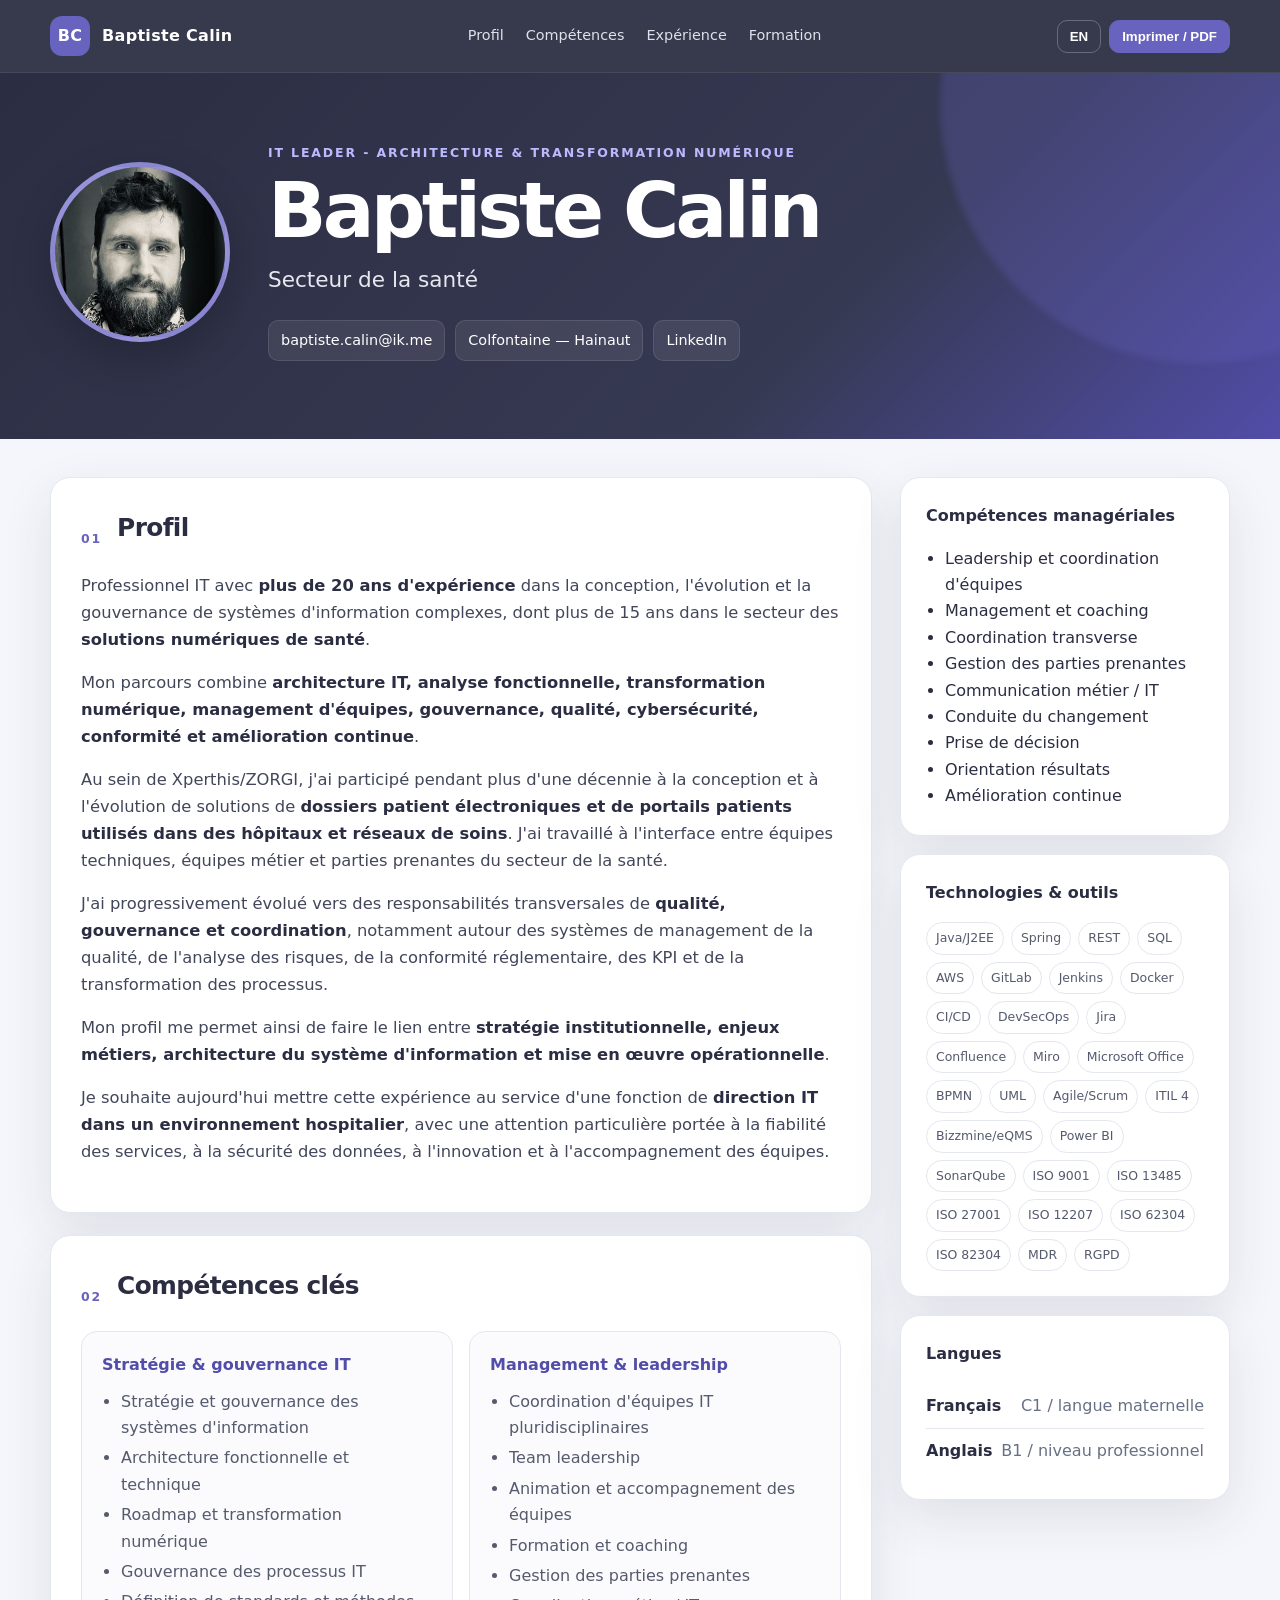
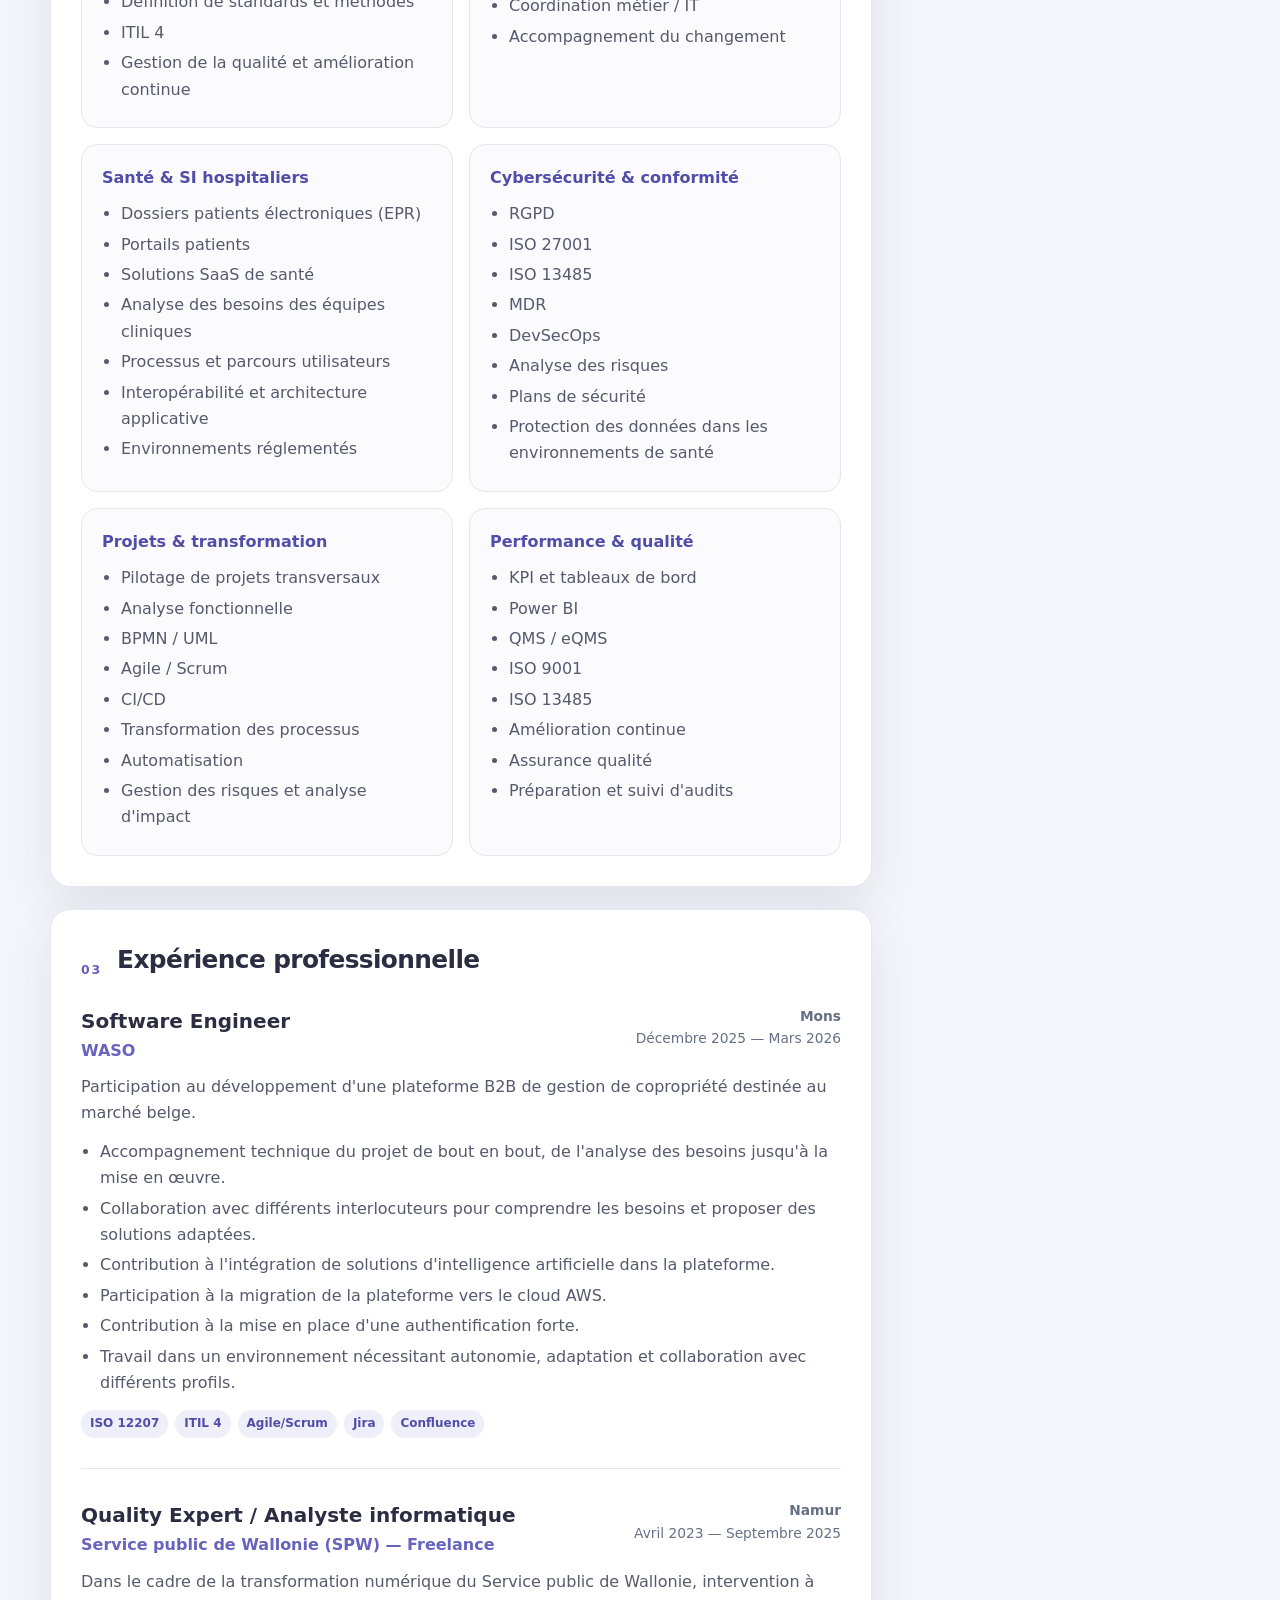
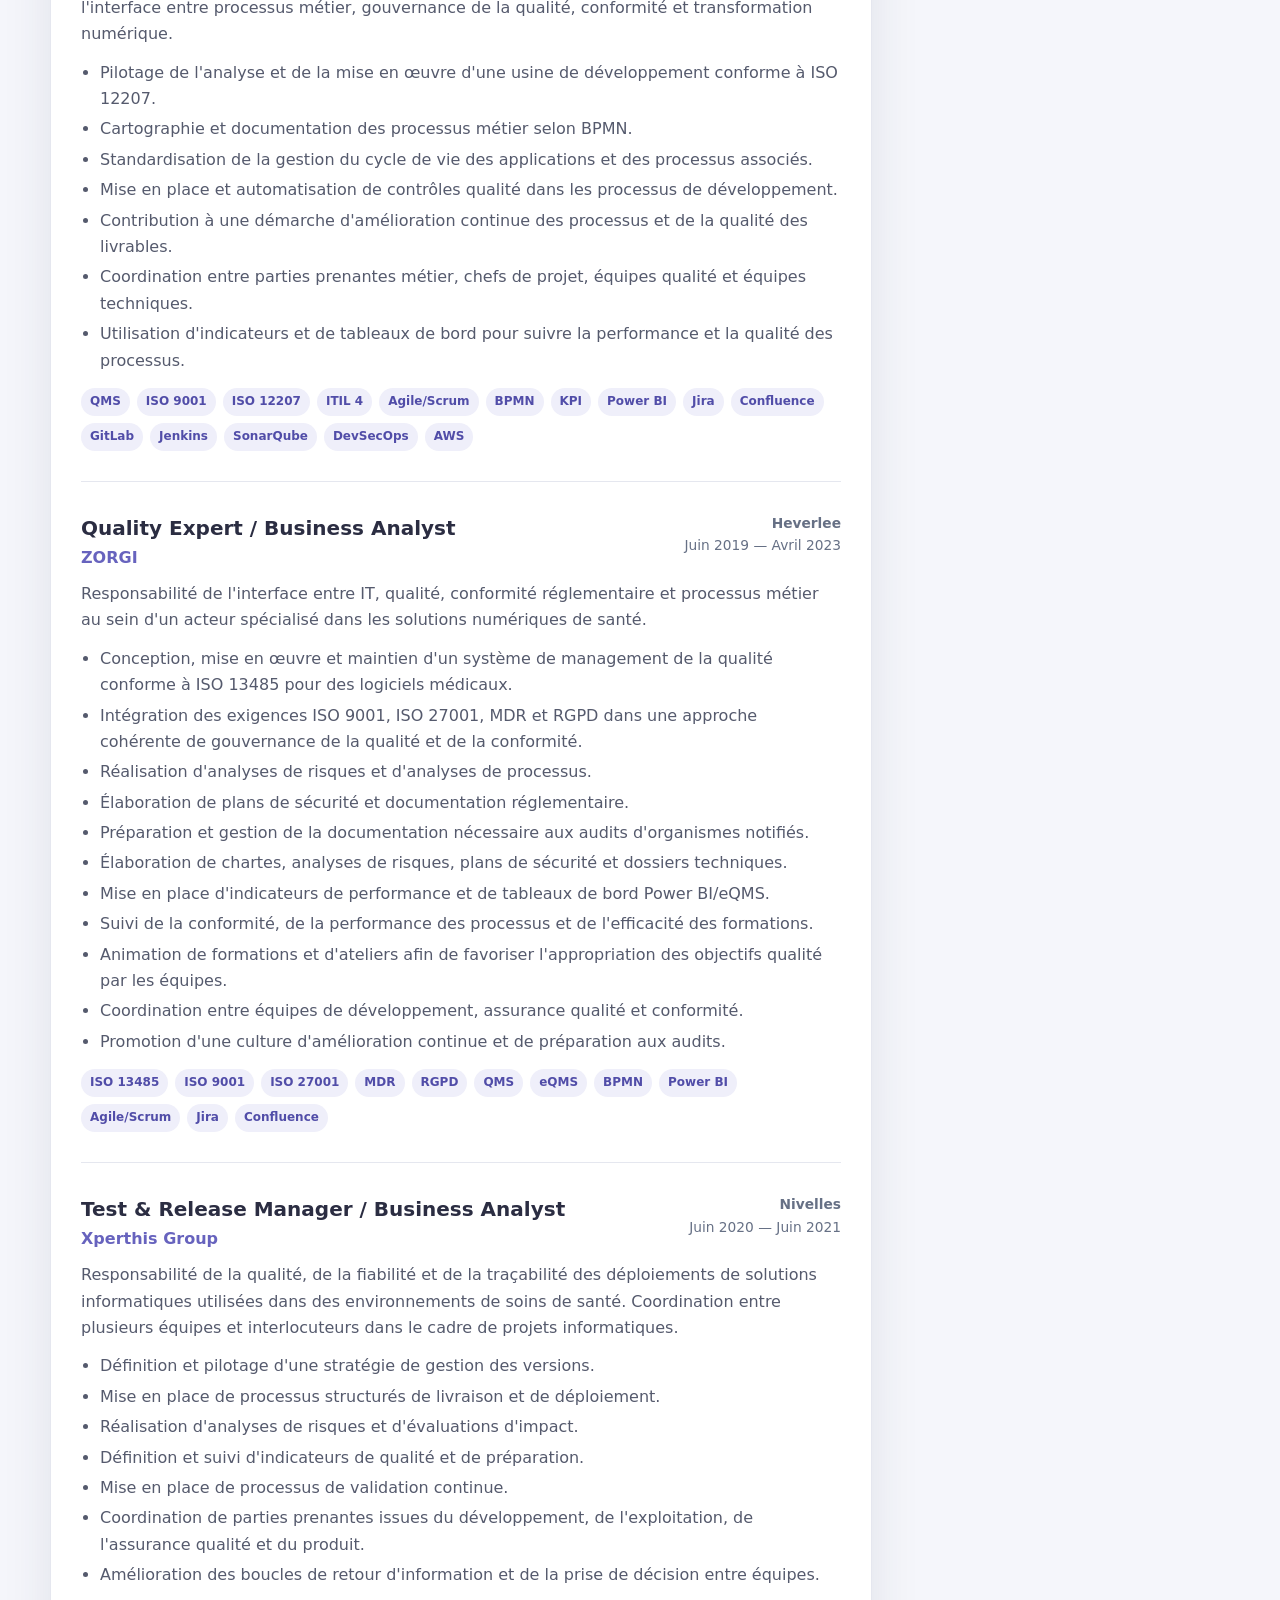
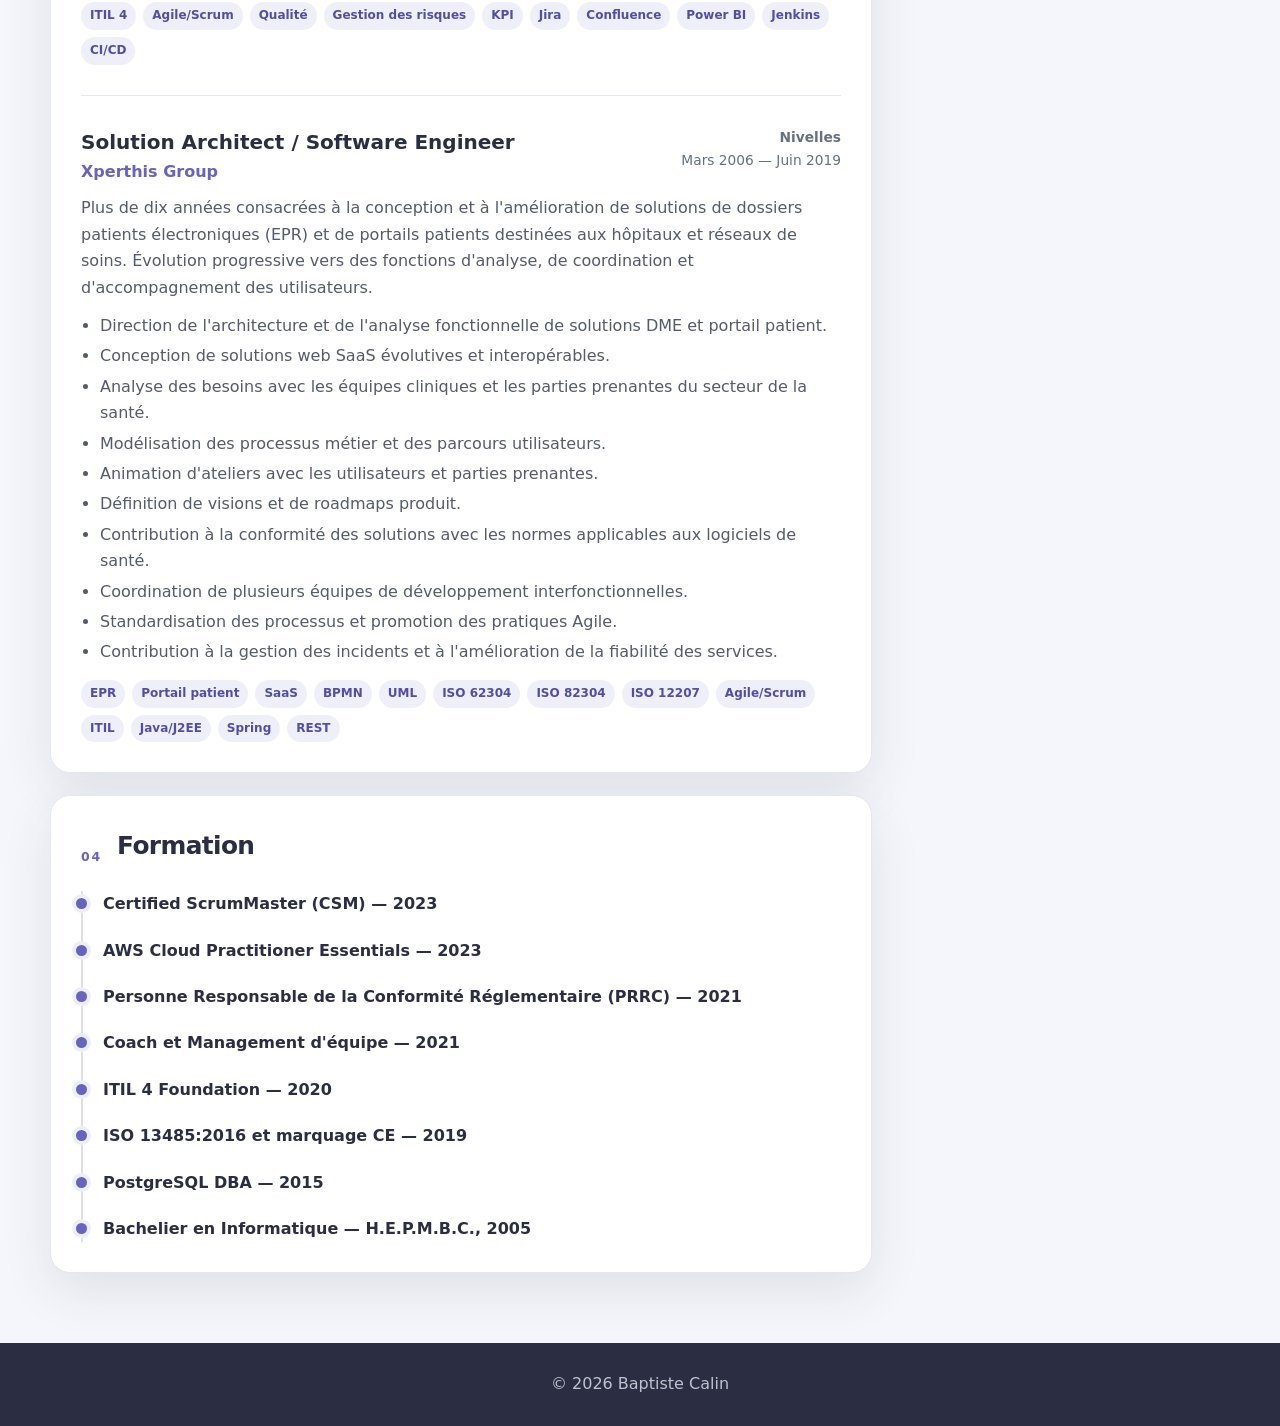
==== commit 86ceb6b1: "new identity" ====
--- a/index.html
+++ b/index.html
@@ -168,10 +168,9 @@
       <h1>Baptiste Calin</h1>
       <h2 data-i18n="hero.title"></h2>
       <div class="contact">
-        <a href="tel:+32490460807">+32 490 46 08 07</a>
-        <a href="mailto:baba.cln@proton.me">baba.cln@proton.me</a>
+        <a href="mailto:baptiste.calin@ik.me">baptiste.calin@ik.me</a>
         <span>Colfontaine — Hainaut</span>
-        <a href="https://www.linkedin.com/in/baptistecalin" target="_blank" rel="noopener">LinkedIn</a>
+        <a href="www.linkedin.com/in/baptiste-calin-473111440" target="_blank" rel="noopener">LinkedIn</a>
       </div>
     </div>
   </div>
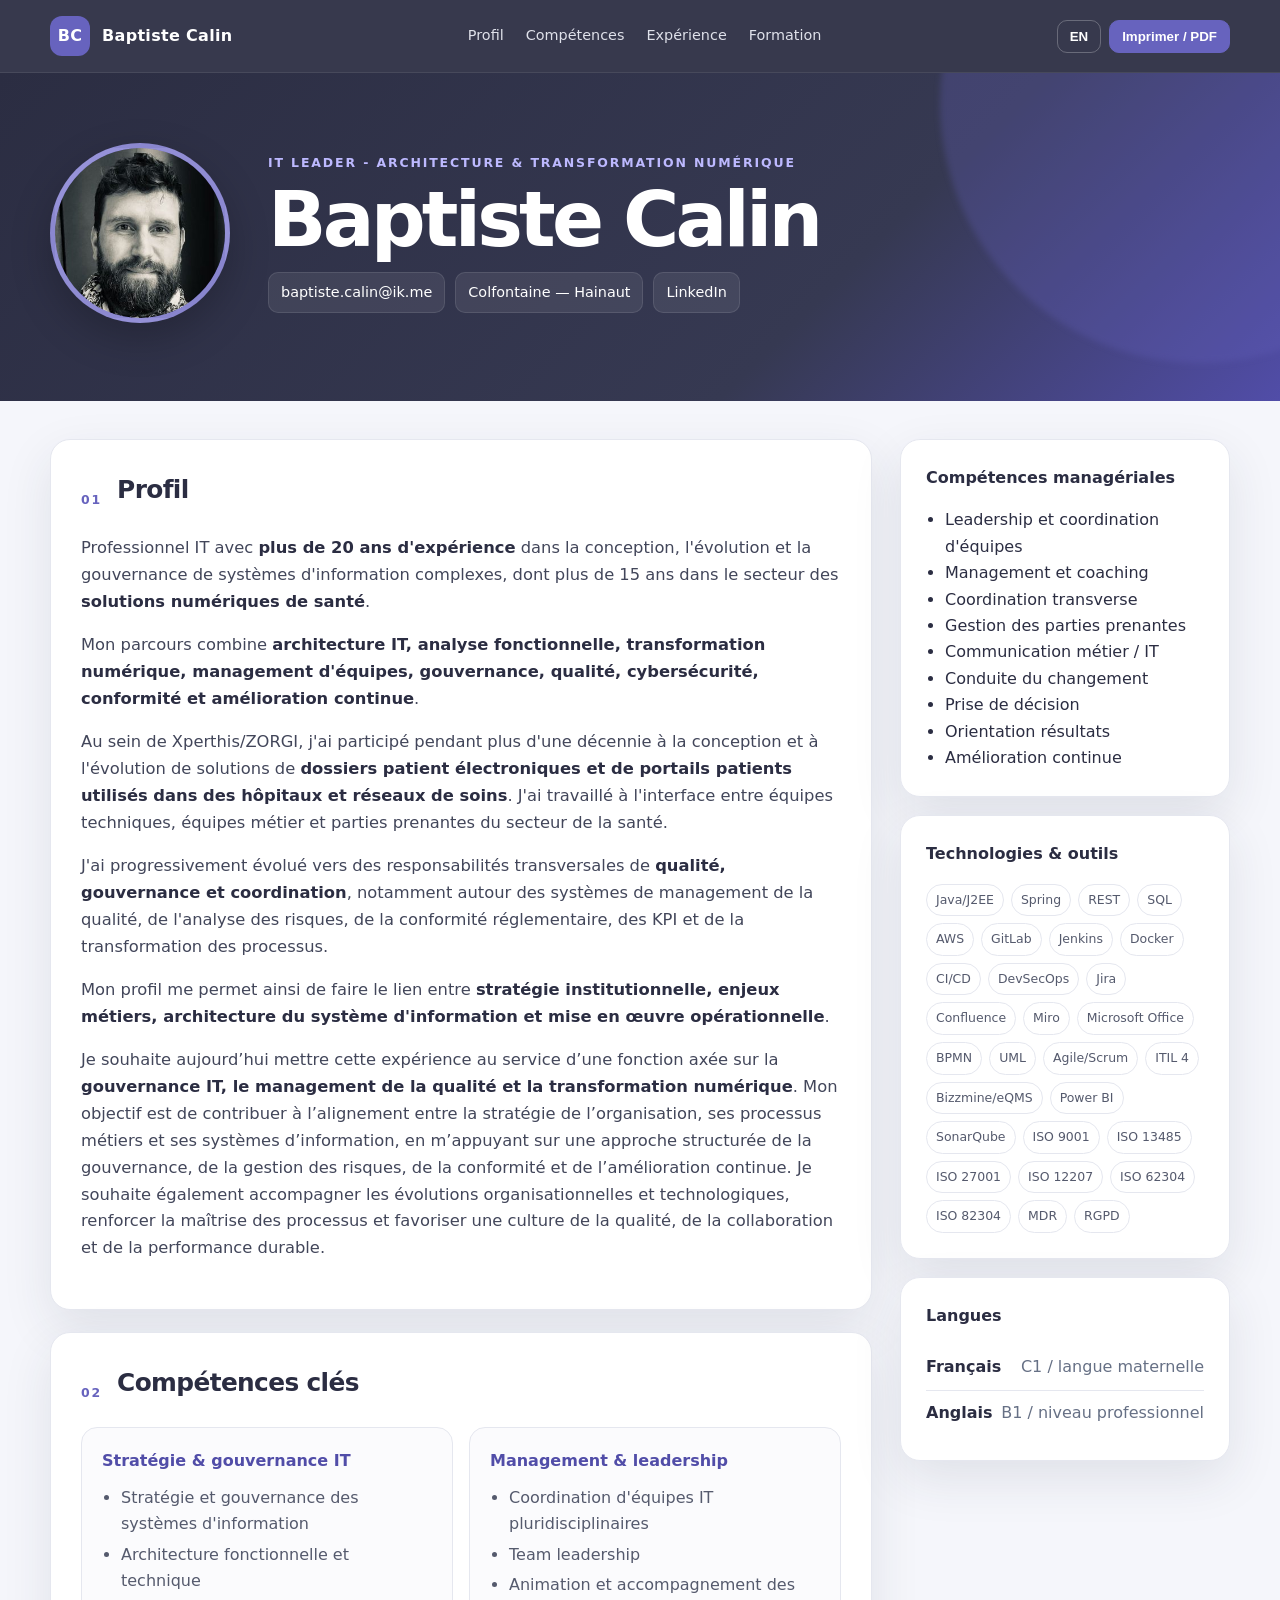
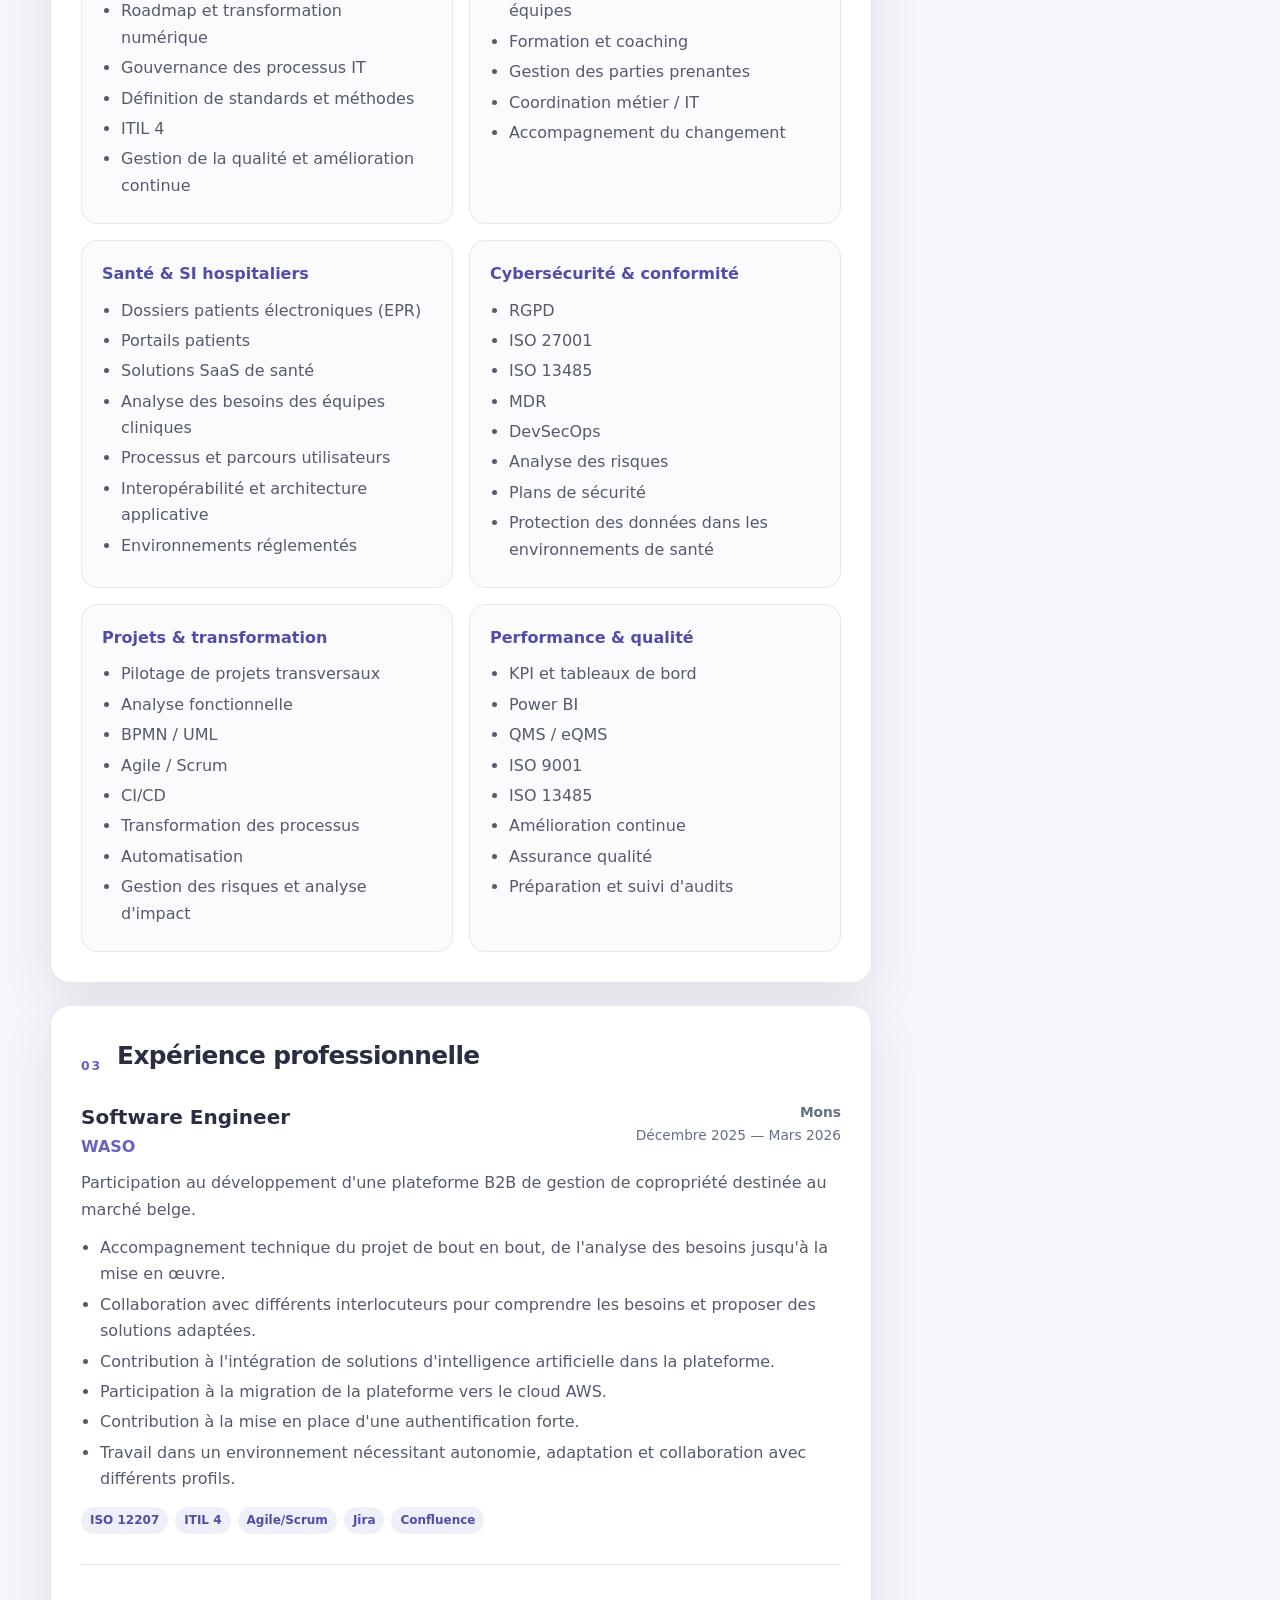
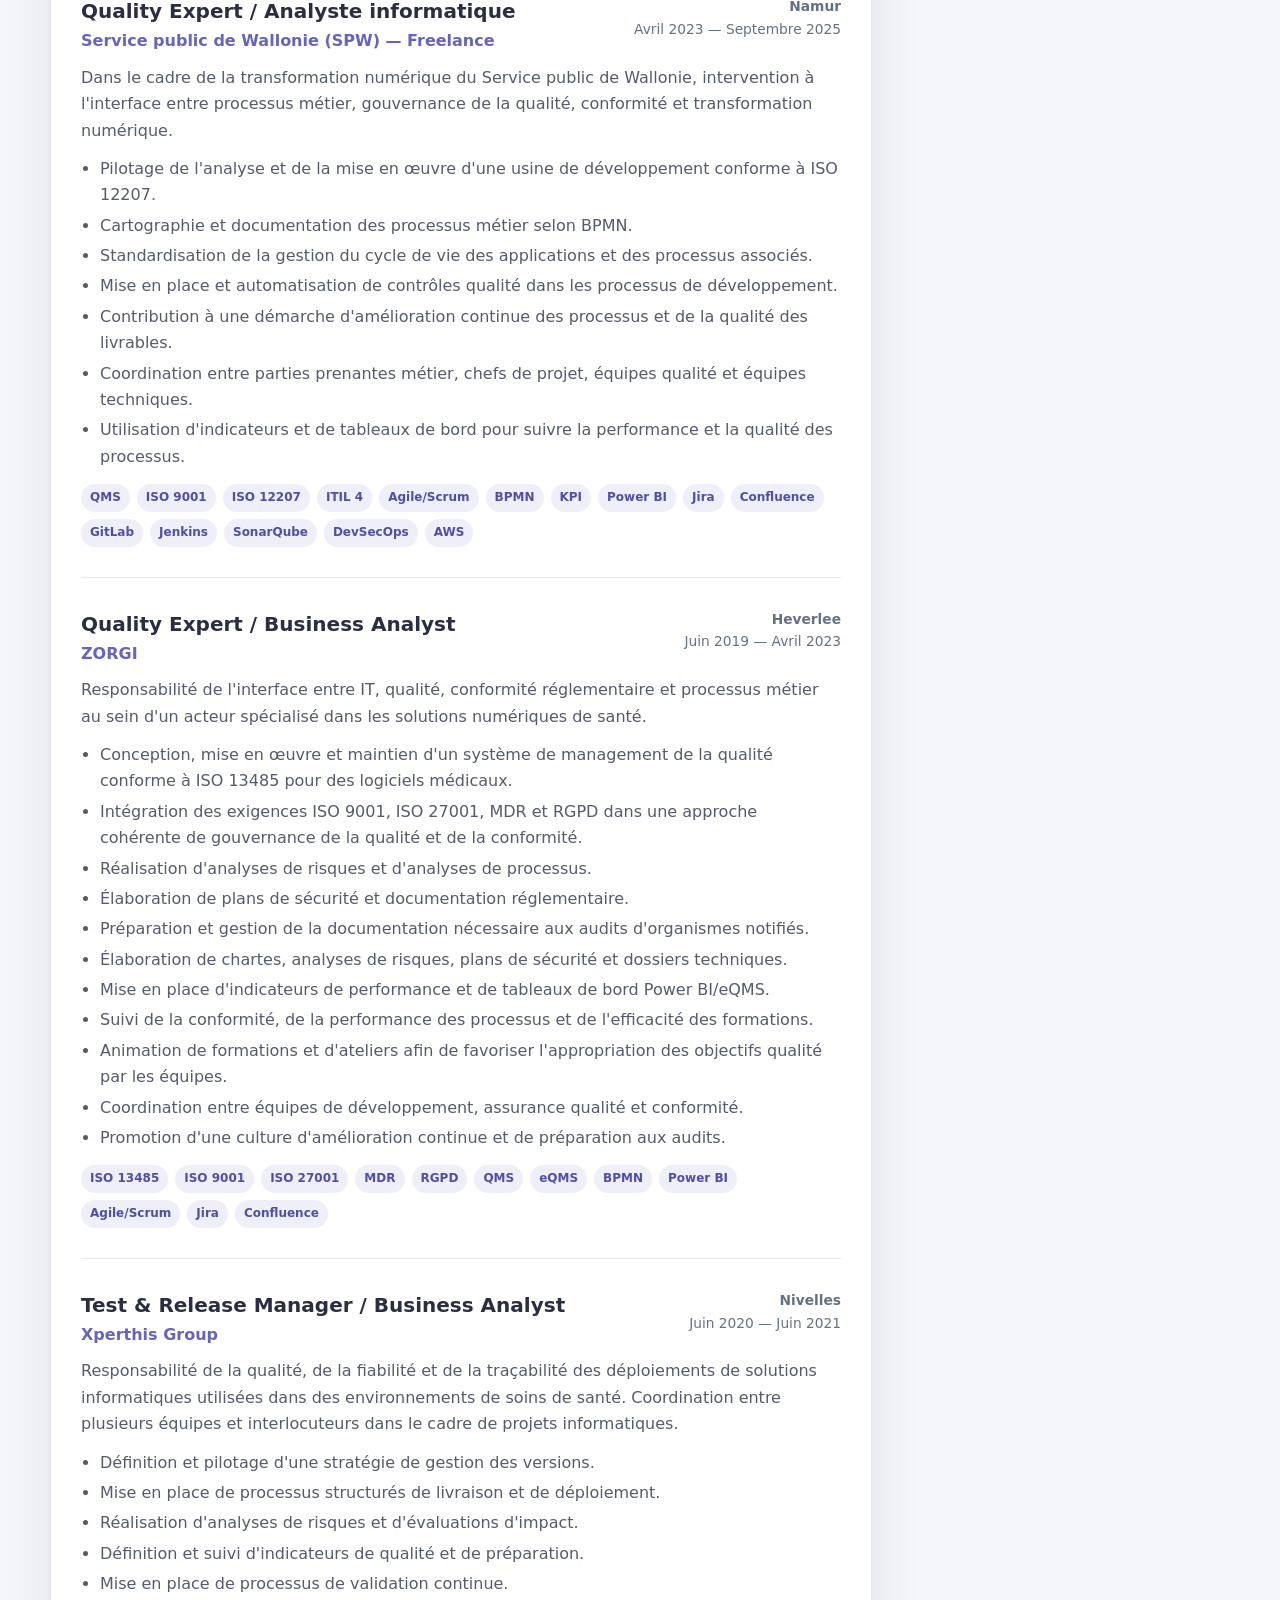
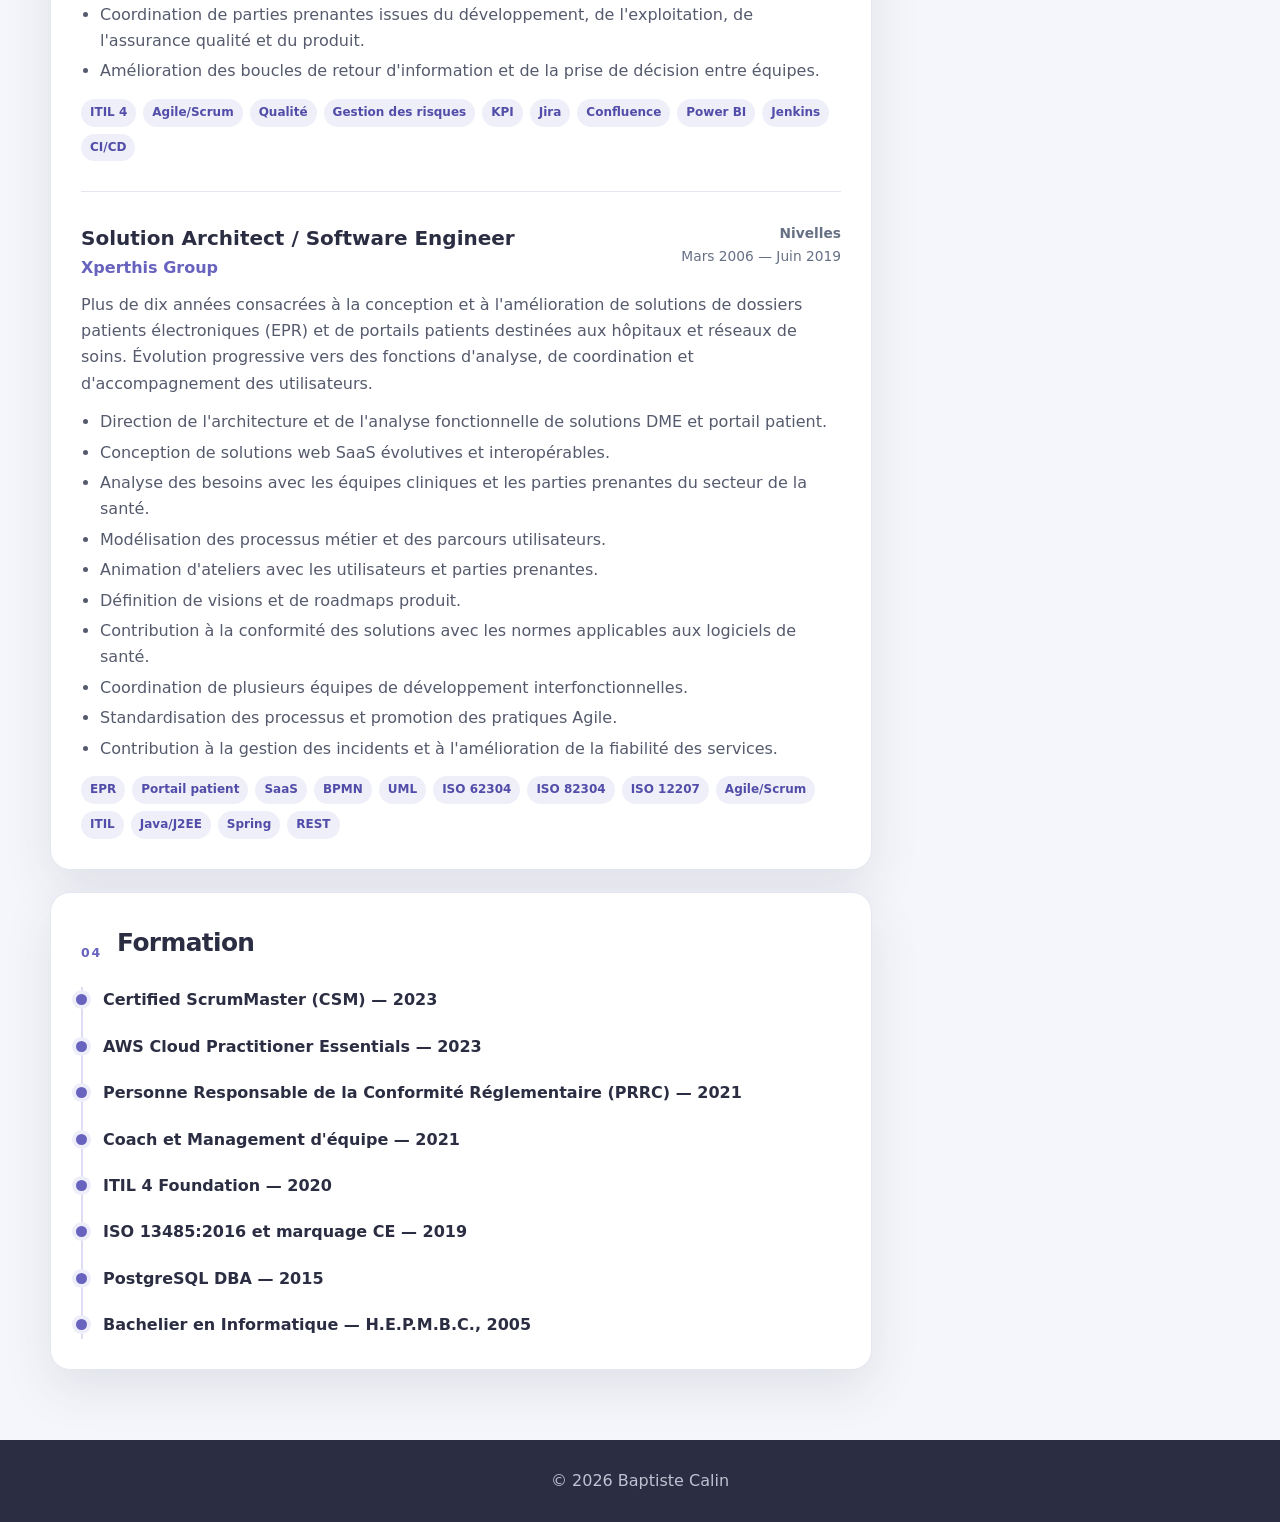
==== commit 94dc44a9: "Vision" ====
--- a/index.html
+++ b/index.html
@@ -166,11 +166,11 @@
     <div>
       <div class="eyebrow" data-i18n="hero.eyebrow"></div>
       <h1>Baptiste Calin</h1>
-      <h2 data-i18n="hero.title"></h2>
+      <!-- <h2 data-i18n="hero.title"></h2> -->
       <div class="contact">
         <a href="mailto:baptiste.calin@ik.me">baptiste.calin@ik.me</a>
         <span>Colfontaine — Hainaut</span>
-        <a href="www.linkedin.com/in/baptiste-calin-473111440" target="_blank" rel="noopener">LinkedIn</a>
+        <a href="https://www.linkedin.com/in/baptiste-calin-473111440" target="_blank" rel="noopener">LinkedIn</a>
       </div>
     </div>
   </div>
@@ -233,7 +233,7 @@
 <p>Au sein de Xperthis/ZORGI, j'ai participé pendant plus d'une décennie à la conception et à l'évolution de solutions de <strong>dossiers patient électroniques et de portails patients utilisés dans des hôpitaux et réseaux de soins</strong>. J'ai travaillé à l'interface entre équipes techniques, équipes métier et parties prenantes du secteur de la santé.</p>
 <p>J'ai progressivement évolué vers des responsabilités transversales de <strong>qualité, gouvernance et coordination</strong>, notamment autour des systèmes de management de la qualité, de l'analyse des risques, de la conformité réglementaire, des KPI et de la transformation des processus.</p>
 <p>Mon profil me permet ainsi de faire le lien entre <strong>stratégie institutionnelle, enjeux métiers, architecture du système d'information et mise en œuvre opérationnelle</strong>.</p>
-<p>Je souhaite aujourd'hui mettre cette expérience au service d'une fonction de <strong>direction IT dans un environnement hospitalier</strong>, avec une attention particulière portée à la fiabilité des services, à la sécurité des données, à l'innovation et à l'accompagnement des équipes.</p>`,
+<p>Je souhaite aujourd’hui mettre cette expérience au service d’une fonction axée sur la <strong>gouvernance IT, le management de la qualité et la transformation numérique</strong>. Mon objectif est de contribuer à l’alignement entre la stratégie de l’organisation, ses processus métiers et ses systèmes d’information, en m’appuyant sur une approche structurée de la gouvernance, de la gestion des risques, de la conformité et de l’amélioration continue. Je souhaite également accompagner les évolutions organisationnelles et technologiques, renforcer la maîtrise des processus et favoriser une culture de la qualité, de la collaboration et de la performance durable.</p>`,
  skillCats:[
   ["Stratégie & gouvernance IT",["Stratégie et gouvernance des systèmes d'information","Architecture fonctionnelle et technique","Roadmap et transformation numérique","Gouvernance des processus IT","Définition de standards et méthodes","ITIL 4","Gestion de la qualité et amélioration continue"]],
   ["Management & leadership",["Coordination d'équipes IT pluridisciplinaires","Team leadership","Animation et accompagnement des équipes","Formation et coaching","Gestion des parties prenantes","Coordination métier / IT","Accompagnement du changement"]],
@@ -264,7 +264,7 @@
 <p>At Xperthis/ZORGI, I spent more than a decade contributing to the design and evolution of <strong>electronic patient records and patient portals used by hospitals and healthcare networks</strong>. I worked at the interface between technical teams, business teams and healthcare stakeholders.</p>
 <p>I progressively moved into cross-functional responsibilities covering <strong>quality, governance and coordination</strong>, particularly quality management systems, risk analysis, regulatory compliance, KPIs and process transformation.</p>
 <p>This profile enables me to connect <strong>institutional strategy, business needs, information-system architecture and operational implementation</strong>.</p>
-<p>I am now looking to bring this experience to an <strong>IT leadership role in a hospital environment</strong>, with a strong focus on service reliability, data security, innovation and team development.</p>`,
+<p>I am now looking to leverage my experience in a role focused on <strong>IT governance, quality management and digital transformation</strong>. My objective is to contribute to aligning organisational strategy, business processes and information systems through a structured approach to governance, risk management, compliance and continuous improvement. I also aim to support organisational and technological change, strengthen process control and foster a culture of quality, collaboration and sustainable performance.</p>`,
  skillCats:[
  ["IT strategy & governance",["Information systems strategy and governance","Functional and technical architecture","Digital transformation roadmaps","IT process governance","Standards and methods definition","ITIL 4","Quality management and continuous improvement"]],
  ["Management & leadership",["Coordination of multidisciplinary IT teams","Team leadership","Team facilitation and support","Training and coaching","Stakeholder management","Business / IT coordination","Change management"]],
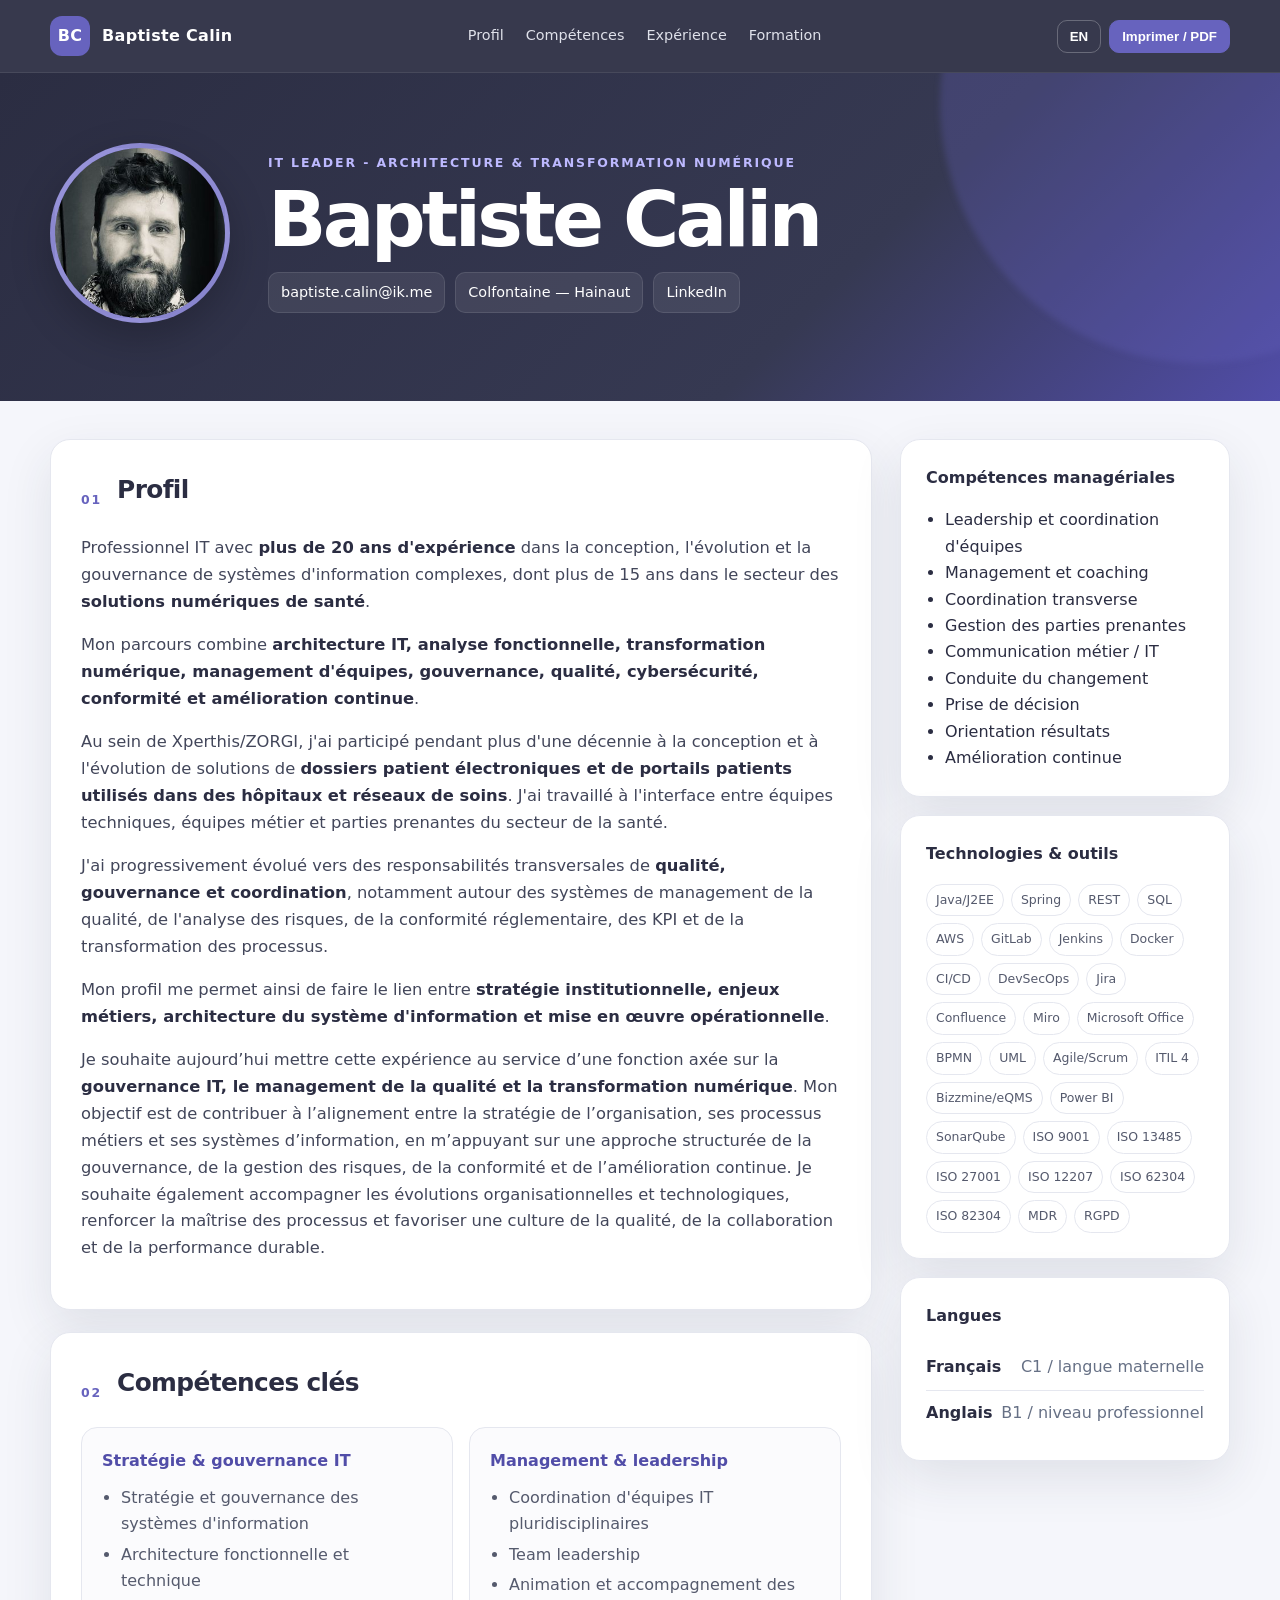
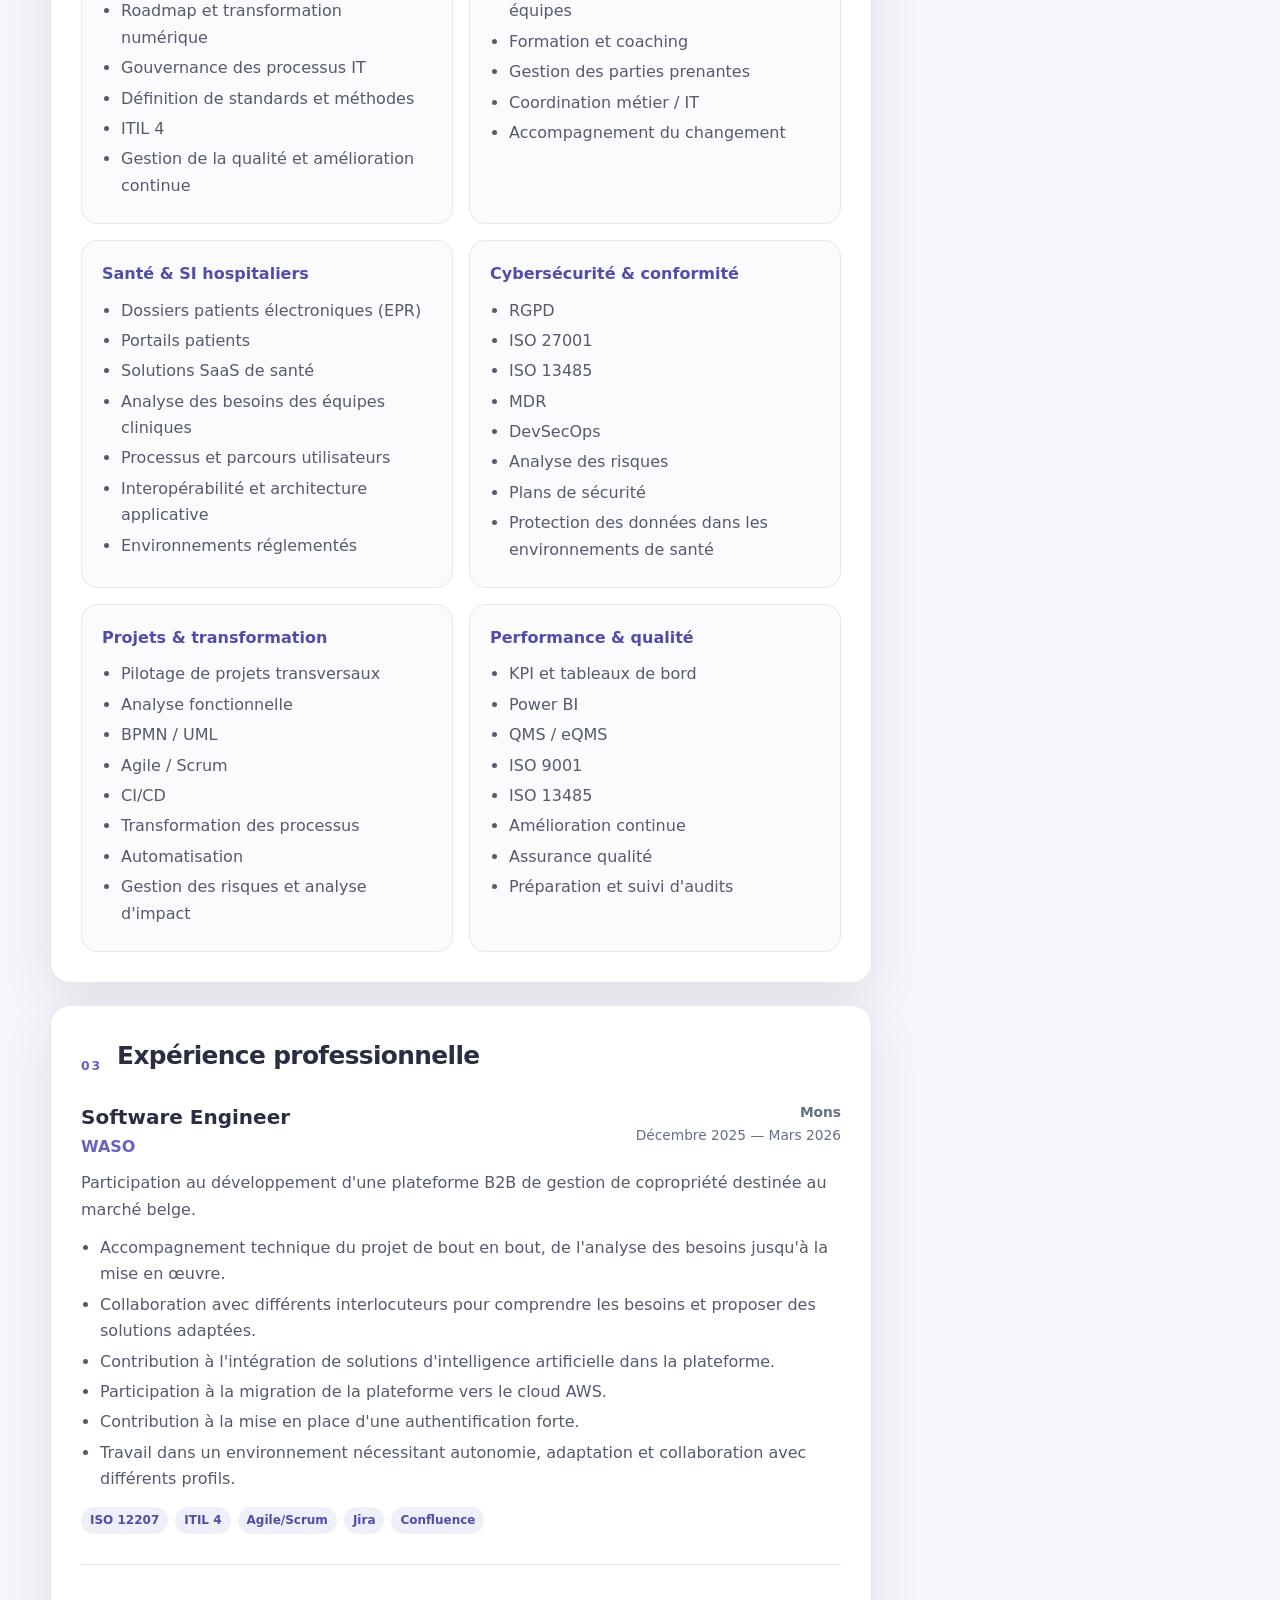
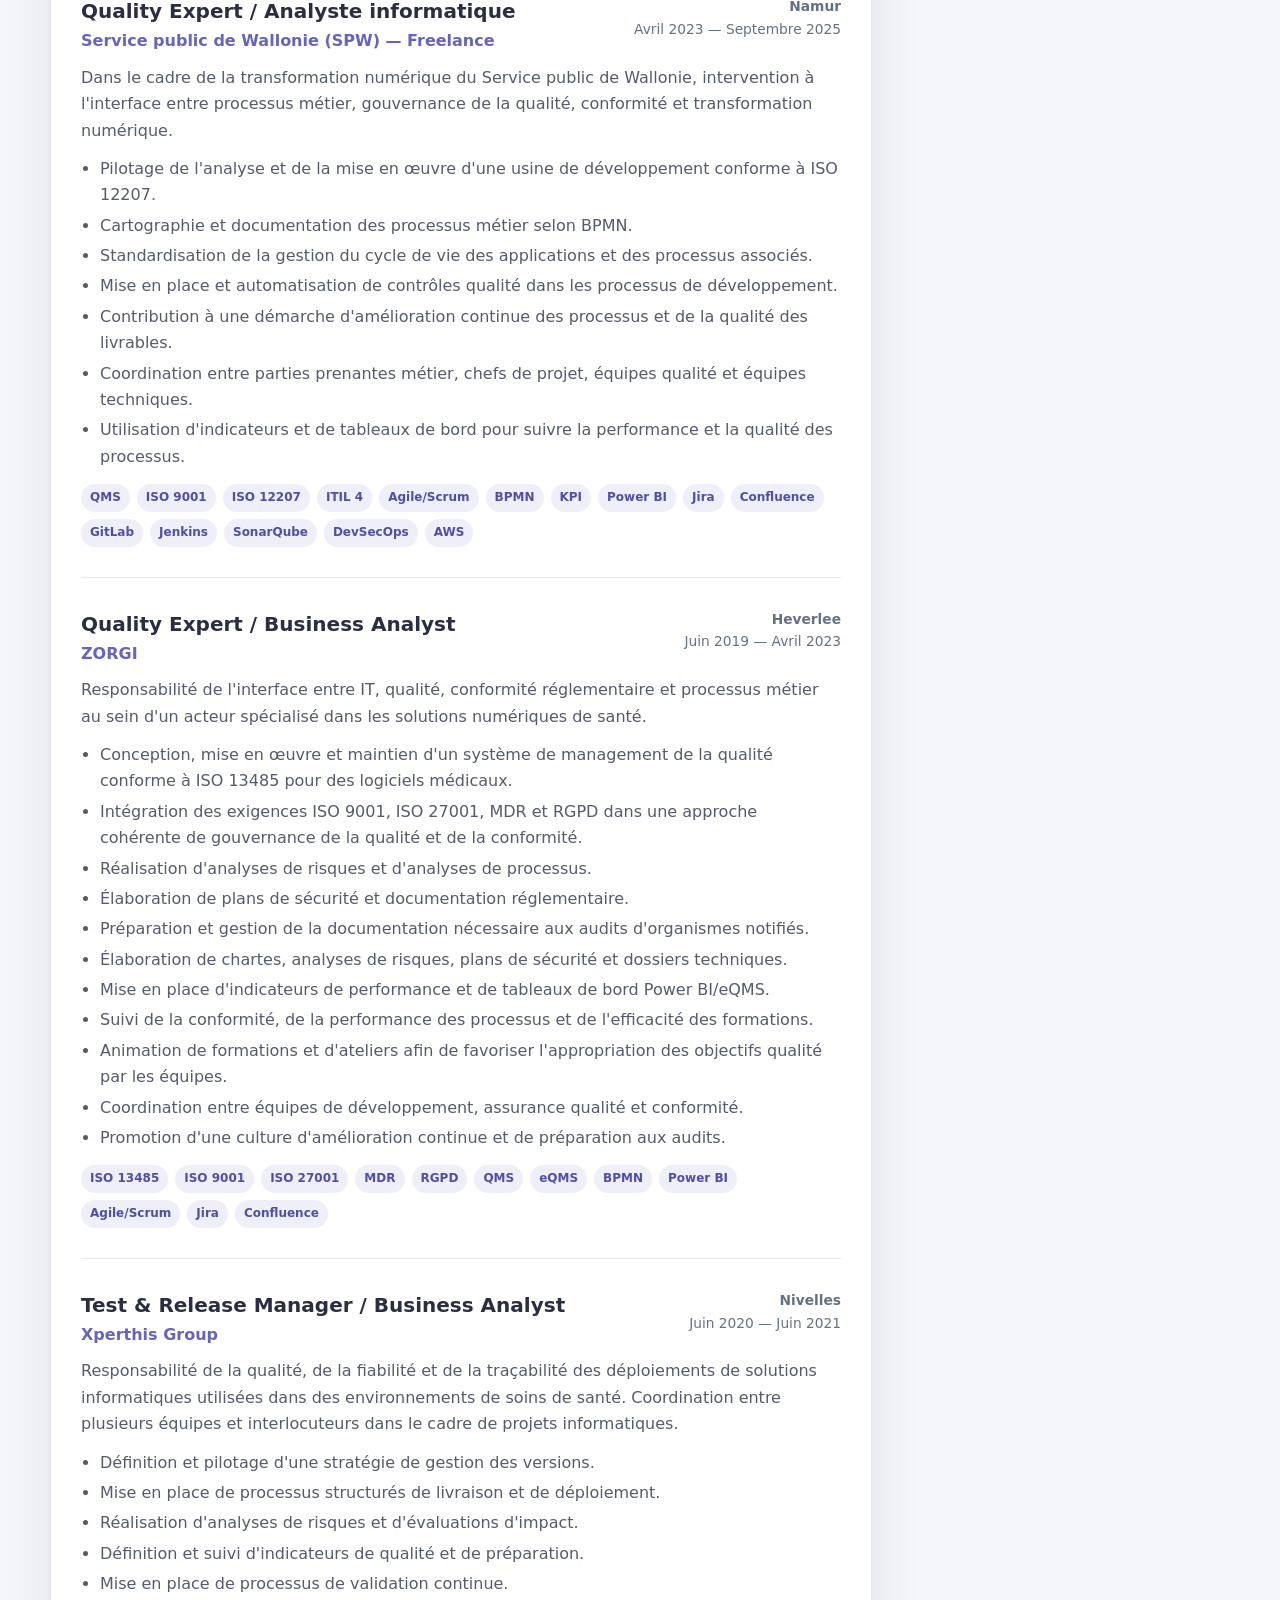
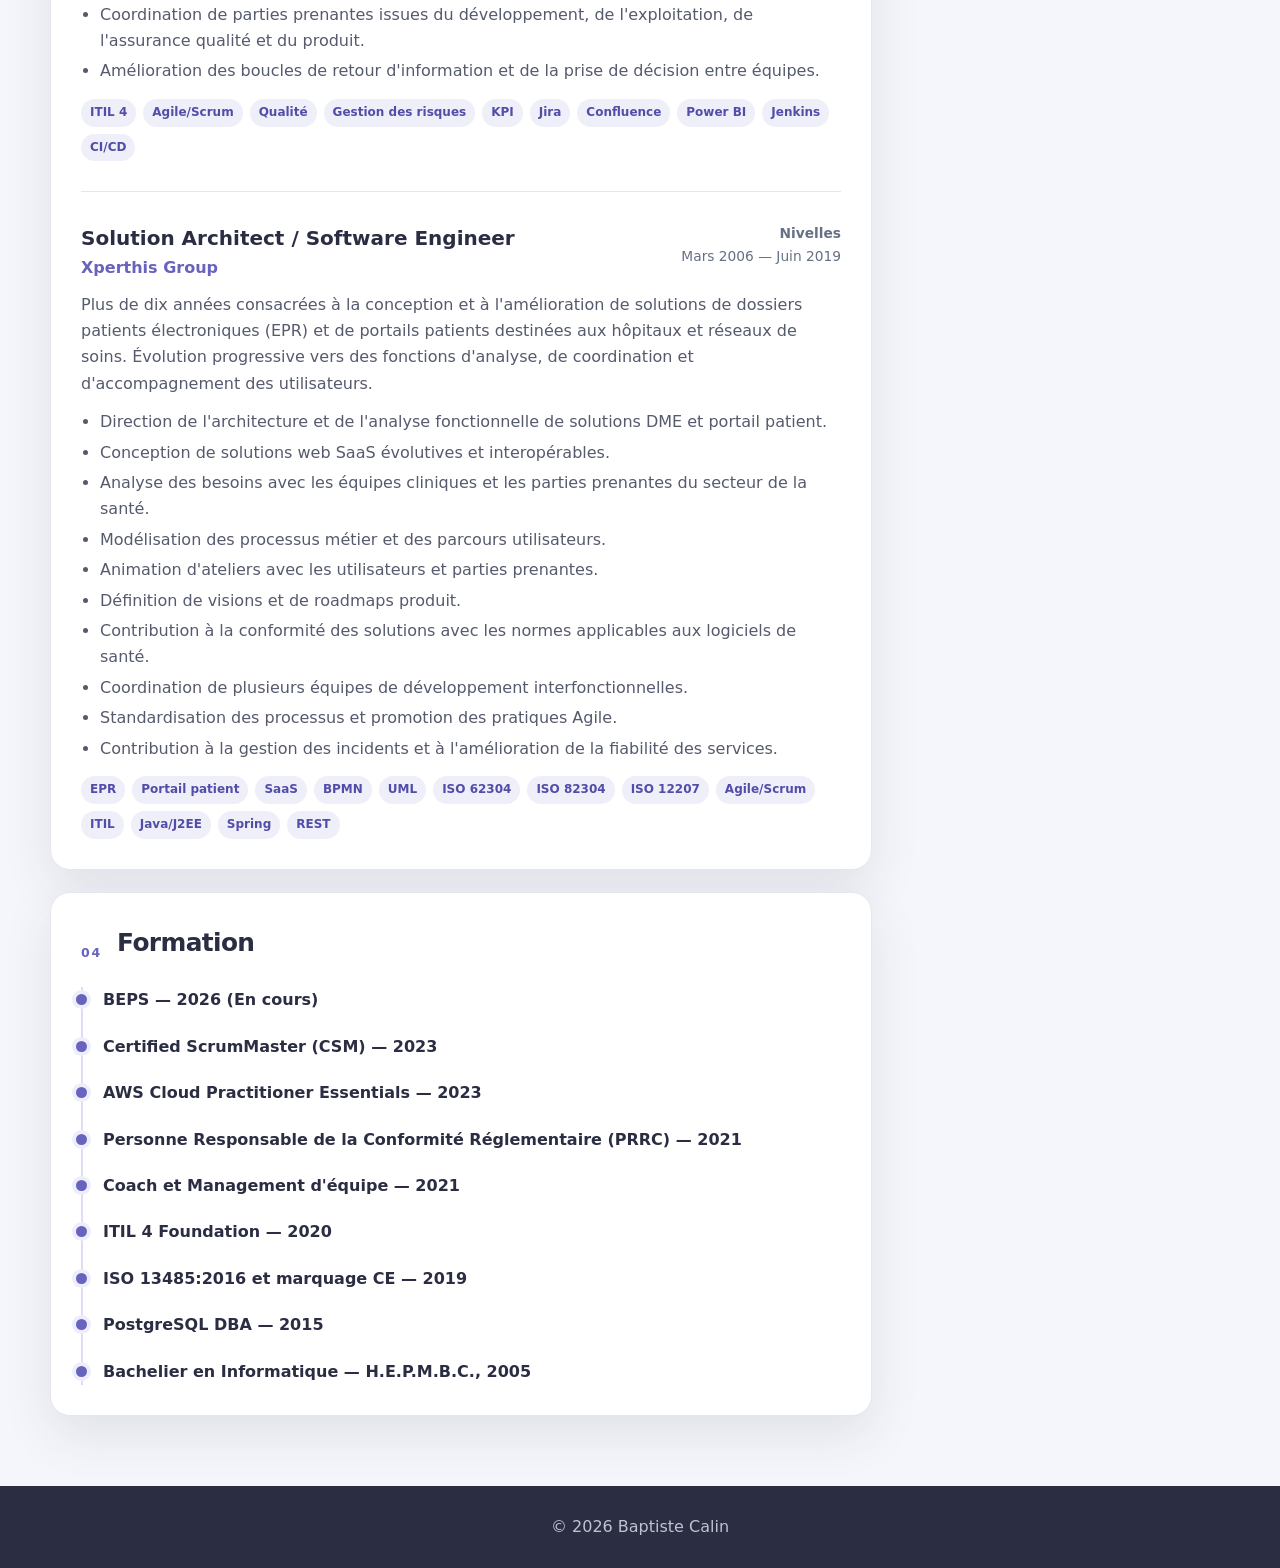
==== commit e15c5385: "Printing improvement" ====
--- a/index.html
+++ b/index.html
@@ -83,6 +83,7 @@
   padding:20px;border:1px solid var(--line);border-radius:16px;background:#fbfbfd;
   transition:.2s transform,.2s box-shadow
 }
+.skill-print,.management-print{display:none}
 .skill:hover{transform:translateY(-3px);box-shadow:0 12px 28px rgba(43,45,66,.08)}
 .skill h3{font-size:1rem;margin:0 0 10px;color:var(--primary-dark)}
 .skill ul,.job ul,.side-list{padding-left:19px;margin:0}
@@ -126,17 +127,66 @@
   .job-top{flex-direction:column;gap:4px}.job-meta{text-align:left;white-space:normal}
 }
 @media print{
-  @page{size:A4;margin:12mm}
-  body{background:#fff;font-size:10.5pt}
-  .topbar,.actions,footer{display:none!important}
-  .hero{padding:22px 0;background:var(--ink)!important;-webkit-print-color-adjust:exact;print-color-adjust:exact}
-  .hero-grid{grid-template-columns:90px 1fr;gap:20px}.avatar{width:90px;height:90px;font-size:2rem}
-  h1{font-size:30pt}.hero h2{font-size:11pt}.contact a,.contact span{padding:2px 6px}
-  main{padding:15px 0}.layout{display:block}.side-sticky{position:static}
-  .card{box-shadow:none;border:1px solid #ddd;border-radius:8px}
-  .section{padding:18px}.section + .section{margin-top:10px}
-  .job{break-inside:avoid}.skill{break-inside:avoid}
-  .side-card{margin-top:10px}.reveal{opacity:1;transform:none}
+  @page{size:A4;margin:8mm}
+  *,*::before,*::after{
+    color:#000!important;background-color:transparent!important;
+    box-shadow:none!important;text-shadow:none!important
+  }
+  html,body{background:#fff!important;color:#000!important}
+  body{font-family:Arial,Helvetica,sans-serif;font-size:10pt;line-height:1.35}
+  .topbar,footer{display:none!important}
+  .container{width:100%;max-width:none}
+  .hero{padding:0 0 12px;background:#fff!important;color:#000;overflow:visible;border-bottom:1px solid #000}
+  .hero:after{display:none}
+  .hero-grid{grid-template-columns:78px 1fr;gap:16px}
+  .avatar{
+    width:78px;height:78px;border:1px solid #000;border-radius:50%;
+    background:#fff!important;box-shadow:none
+  }
+  .avatar img{filter:grayscale(100%)}
+  .eyebrow{font-size:8pt;letter-spacing:.08em}
+  h1{font-size:24pt;line-height:1.1;margin:4px 0 8px}
+  .contact{gap:4px 12px}
+  .contact a,.contact span{padding:0;border:0;font-size:9pt}
+  .contact a[href^="https"]::after{content:" (" attr(href) ")"}
+  main{padding:0}
+  .layout{display:block}
+  .side-sticky{position:static}
+  .card{background:transparent;border:0;border-radius:0}
+  .section{padding:10px 0}
+  .section + .section{margin-top:0;border-top:1px solid #000}
+  .section-head{gap:0;margin-bottom:8px}
+  .num{display:none}
+  .section h2{font-size:13pt;letter-spacing:0}
+  .profile p{font-size:10pt;color:#000}
+  .skills-grid{display:block}
+  .skill{padding:0;margin:0 0 8px;border:0;border-radius:0;background:transparent}
+  .skill h3{font-size:10pt;margin:0 0 2px;color:#000}
+  .skill ul{display:none}
+  .skill-print{display:block;margin:0}
+  .skill li,.job li,.job p{color:#000}
+  .job{padding:0 0 10px;margin-bottom:10px;border-bottom:1px solid #000}
+  .job:last-child{border-bottom:0;margin-bottom:0;padding-bottom:0}
+  .job-top{display:block}
+  .job h3{font-size:11pt}
+  .job-company{color:#000;font-weight:700}
+  .job-meta{text-align:left;color:#000;font-size:9pt;white-space:normal}
+  .job p{margin:5px 0}
+  .tags{display:block;margin-top:5px}
+  .tag{background:transparent;color:#000;border-radius:0;padding:0 5px 0 0;font-size:8pt}
+  .timeline{border-left:1px solid #000;padding-left:12px}
+  .timeline-item{margin-bottom:6px}
+  .timeline-item:before{left:-17px;background:#000;box-shadow:none}
+  .timeline-item span{color:#000}
+  .side-card{padding:10px 0}
+  .side-card + .side-card{margin-top:0;border-top:1px solid #000}
+  .side-card h3{font-size:11pt;margin:0 0 6px}
+  .side-list{display:none}
+  .management-print{display:block;margin:0}
+  .pill{border:0;border-radius:0;padding:0 5px 0 0;color:#000}
+  .language{padding:3px 0;border-bottom:1px solid #000}
+  .language span{color:#000}
+  .reveal{opacity:1;transform:none}
 }
 </style>
 </head>
@@ -162,7 +212,7 @@
 
 <section class="hero" id="top">
   <div class="container hero-grid">
-    <div class="avatar" aria-label="Baptiste Calin"><img src="images/photo_profile-300x300.jpg"/></div>
+    <div class="avatar" aria-label="Baptiste Calin"><img src="images/photo_profile-300x300.jpg" alt="Baptiste Calin"/></div>
     <div>
       <div class="eyebrow" data-i18n="hero.eyebrow"></div>
       <h1>Baptiste Calin</h1>
@@ -206,6 +256,7 @@
     <section class="card side-card reveal">
       <h3 data-i18n="sections.management"></h3>
       <ul class="side-list" id="management"></ul>
+      <p class="management-print"></p>
     </section>
     <section class="card side-card reveal">
       <h3 data-i18n="sections.tools"></h3>
@@ -249,7 +300,7 @@
   {role:"Test & Release Manager / Business Analyst",company:"Xperthis Group",place:"Nivelles",date:"Juin 2020 — Juin 2021",desc:"Responsabilité de la qualité, de la fiabilité et de la traçabilité des déploiements de solutions informatiques utilisées dans des environnements de soins de santé. Coordination entre plusieurs équipes et interlocuteurs dans le cadre de projets informatiques.",items:["Définition et pilotage d'une stratégie de gestion des versions.","Mise en place de processus structurés de livraison et de déploiement.","Réalisation d'analyses de risques et d'évaluations d'impact.","Définition et suivi d'indicateurs de qualité et de préparation.","Mise en place de processus de validation continue.","Coordination de parties prenantes issues du développement, de l'exploitation, de l'assurance qualité et du produit.","Amélioration des boucles de retour d'information et de la prise de décision entre équipes."],tags:"ITIL 4|Agile/Scrum|Qualité|Gestion des risques|KPI|Jira|Confluence|Power BI|Jenkins|CI/CD"},
   {role:"Solution Architect / Software Engineer",company:"Xperthis Group",place:"Nivelles",date:"Mars 2006 — Juin 2019",desc:"Plus de dix années consacrées à la conception et à l'amélioration de solutions de dossiers patients électroniques (EPR) et de portails patients destinées aux hôpitaux et réseaux de soins. Évolution progressive vers des fonctions d'analyse, de coordination et d'accompagnement des utilisateurs.",items:["Direction de l'architecture et de l'analyse fonctionnelle de solutions DME et portail patient.","Conception de solutions web SaaS évolutives et interopérables.","Analyse des besoins avec les équipes cliniques et les parties prenantes du secteur de la santé.","Modélisation des processus métier et des parcours utilisateurs.","Animation d'ateliers avec les utilisateurs et parties prenantes.","Définition de visions et de roadmaps produit.","Contribution à la conformité des solutions avec les normes applicables aux logiciels de santé.","Coordination de plusieurs équipes de développement interfonctionnelles.","Standardisation des processus et promotion des pratiques Agile.","Contribution à la gestion des incidents et à l'amélioration de la fiabilité des services."],tags:"EPR|Portail patient|SaaS|BPMN|UML|ISO 62304|ISO 82304|ISO 12207|Agile/Scrum|ITIL|Java/J2EE|Spring|REST"}
  ],
- education:["Certified ScrumMaster (CSM) — 2023","AWS Cloud Practitioner Essentials — 2023","Personne Responsable de la Conformité Réglementaire (PRRC) — 2021","Coach et Management d'équipe — 2021","ITIL 4 Foundation — 2020","ISO 13485:2016 et marquage CE — 2019","PostgreSQL DBA — 2015","Bachelier en Informatique — H.E.P.M.B.C., 2005"],
+ education:["BEPS — 2026 (En cours)","Certified ScrumMaster (CSM) — 2023","AWS Cloud Practitioner Essentials — 2023","Personne Responsable de la Conformité Réglementaire (PRRC) — 2021","Coach et Management d'équipe — 2021","ITIL 4 Foundation — 2020","ISO 13485:2016 et marquage CE — 2019","PostgreSQL DBA — 2015","Bachelier en Informatique — H.E.P.M.B.C., 2005"],
  management:["Leadership et coordination d'équipes","Management et coaching","Coordination transverse","Gestion des parties prenantes","Communication métier / IT","Conduite du changement","Prise de décision","Orientation résultats","Amélioration continue"],
  tools:["Java/J2EE","Spring","REST","SQL","AWS","GitLab","Jenkins","Docker","CI/CD","DevSecOps","Jira","Confluence","Miro","Microsoft Office","BPMN","UML","Agile/Scrum","ITIL 4","Bizzmine/eQMS","Power BI","SonarQube","ISO 9001","ISO 13485","ISO 27001","ISO 12207","ISO 62304","ISO 82304","MDR","RGPD"],
  languages:[["Français","C1 / langue maternelle"],["Anglais","B1 / niveau professionnel"]]
@@ -280,7 +331,7 @@
   {role:"Test & Release Manager / Business Analyst",company:"Xperthis Group",place:"Nivelles",date:"June 2020 — June 2021",desc:"Responsible for the quality, reliability and traceability of deployments of IT solutions used in healthcare environments. Coordinated multiple teams and stakeholders across IT projects.",items:["Defined and managed a release management strategy.","Implemented structured delivery and deployment processes.","Performed risk analyses and impact assessments.","Defined and monitored quality and readiness indicators.","Implemented continuous validation processes.","Coordinated stakeholders from development, operations, quality assurance and product.","Improved feedback loops and decision-making between teams."],tags:"ITIL 4|Agile/Scrum|Quality|Risk management|KPI|Jira|Confluence|Power BI|Jenkins|CI/CD"},
   {role:"Solution Architect / Software Engineer",company:"Xperthis Group",place:"Nivelles",date:"March 2006 — June 2019",desc:"More than ten years dedicated to the design and improvement of electronic patient record (EPR) and patient portal solutions for hospitals and healthcare networks. Progressively evolved toward analysis, coordination and user support responsibilities.",items:["Led architecture and functional analysis for EPR and patient portal solutions.","Designed scalable and interoperable SaaS web solutions.","Analyzed needs with clinical teams and healthcare stakeholders.","Modeled business processes and user journeys.","Facilitated workshops with users and stakeholders.","Defined product visions and roadmaps.","Contributed to compliance with standards applicable to healthcare software.","Coordinated several cross-functional development teams.","Standardized processes and promoted Agile practices.","Contributed to incident management and service reliability improvement."],tags:"EPR|Patient portal|SaaS|BPMN|UML|ISO 62304|ISO 82304|ISO 12207|Agile/Scrum|ITIL|Java/J2EE|Spring|REST"}
  ],
- education:["Certified ScrumMaster (CSM) — 2023","AWS Cloud Practitioner Essentials — 2023","Person Responsible for Regulatory Compliance (PRRC) — 2021","Team Coaching & Management — 2021","ITIL 4 Foundation — 2020","ISO 13485:2016 and CE marking — 2019","PostgreSQL DBA — 2015","Bachelor's degree in Computer Science — H.E.P.M.B.C., 2005"],
+ education:["BEPS — 2026 (In progress)","Certified ScrumMaster (CSM) — 2023","AWS Cloud Practitioner Essentials — 2023","Person Responsible for Regulatory Compliance (PRRC) — 2021","Team Coaching & Management — 2021","ITIL 4 Foundation — 2020","ISO 13485:2016 and CE marking — 2019","PostgreSQL DBA — 2015","Bachelor's degree in Computer Science — H.E.P.M.B.C., 2005"],
  management:["Team leadership and coordination","Management and coaching","Cross-functional coordination","Stakeholder management","Business / IT communication","Change management","Decision-making","Results orientation","Continuous improvement"],
  tools:["Java/J2EE","Spring","REST","SQL","AWS","GitLab","Jenkins","Docker","CI/CD","DevSecOps","Jira","Confluence","Miro","Microsoft Office","BPMN","UML","Agile/Scrum","ITIL 4","Bizzmine/eQMS","Power BI","SonarQube","ISO 9001","ISO 13485","ISO 27001","ISO 12207","ISO 62304","ISO 82304","MDR","GDPR"],
  languages:[["French","C1 / native language"],["English","B1 / professional level"]]
@@ -299,10 +350,11 @@
  });
  document.querySelectorAll("[data-i18n-html]").forEach(el=>el.innerHTML=d[el.dataset.i18nHtml]);
  $("#lang").textContent=lang==="fr"?"EN":"FR";
- $("#skillsGrid").innerHTML=d.skillCats.map(([title,items])=>`<article class="skill"><h3>${esc(title)}</h3><ul>${items.map(x=>`<li>${esc(x)}</li>`).join("")}</ul></article>`).join("");
+ $("#skillsGrid").innerHTML=d.skillCats.map(([title,items])=>`<article class="skill"><h3>${esc(title)}</h3><ul>${items.map(x=>`<li>${esc(x)}</li>`).join("")}</ul><p class="skill-print">${items.map(esc).join(", ")}</p></article>`).join("");
  $("#jobs").innerHTML=d.jobs.map(j=>`<article class="job"><div class="job-top"><div><h3>${esc(j.role)}</h3><div class="job-company">${esc(j.company)}</div></div><div class="job-meta"><strong>${esc(j.place)}</strong><br>${esc(j.date)}</div></div><p>${esc(j.desc)}</p><ul>${j.items.map(x=>`<li>${esc(x)}</li>`).join("")}</ul><div class="tags">${j.tags.split("|").map(x=>`<span class="tag">${esc(x)}</span>`).join("")}</div></article>`).join("");
  $("#education").innerHTML=d.education.map(x=>`<div class="timeline-item"><strong>${esc(x)}</strong></div>`).join("");
  $("#management").innerHTML=d.management.map(x=>`<li>${esc(x)}</li>`).join("");
+ document.querySelector(".management-print").textContent=d.management.join(", ");
  $("#tools").innerHTML=d.tools.map(x=>`<span class="pill">${esc(x)}</span>`).join("");
  $("#languages").innerHTML=d.languages.map(([a,b])=>`<div class="language"><strong>${esc(a)}</strong><span>${esc(b)}</span></div>`).join("");
  localStorage.setItem("cv-lang",lang);
